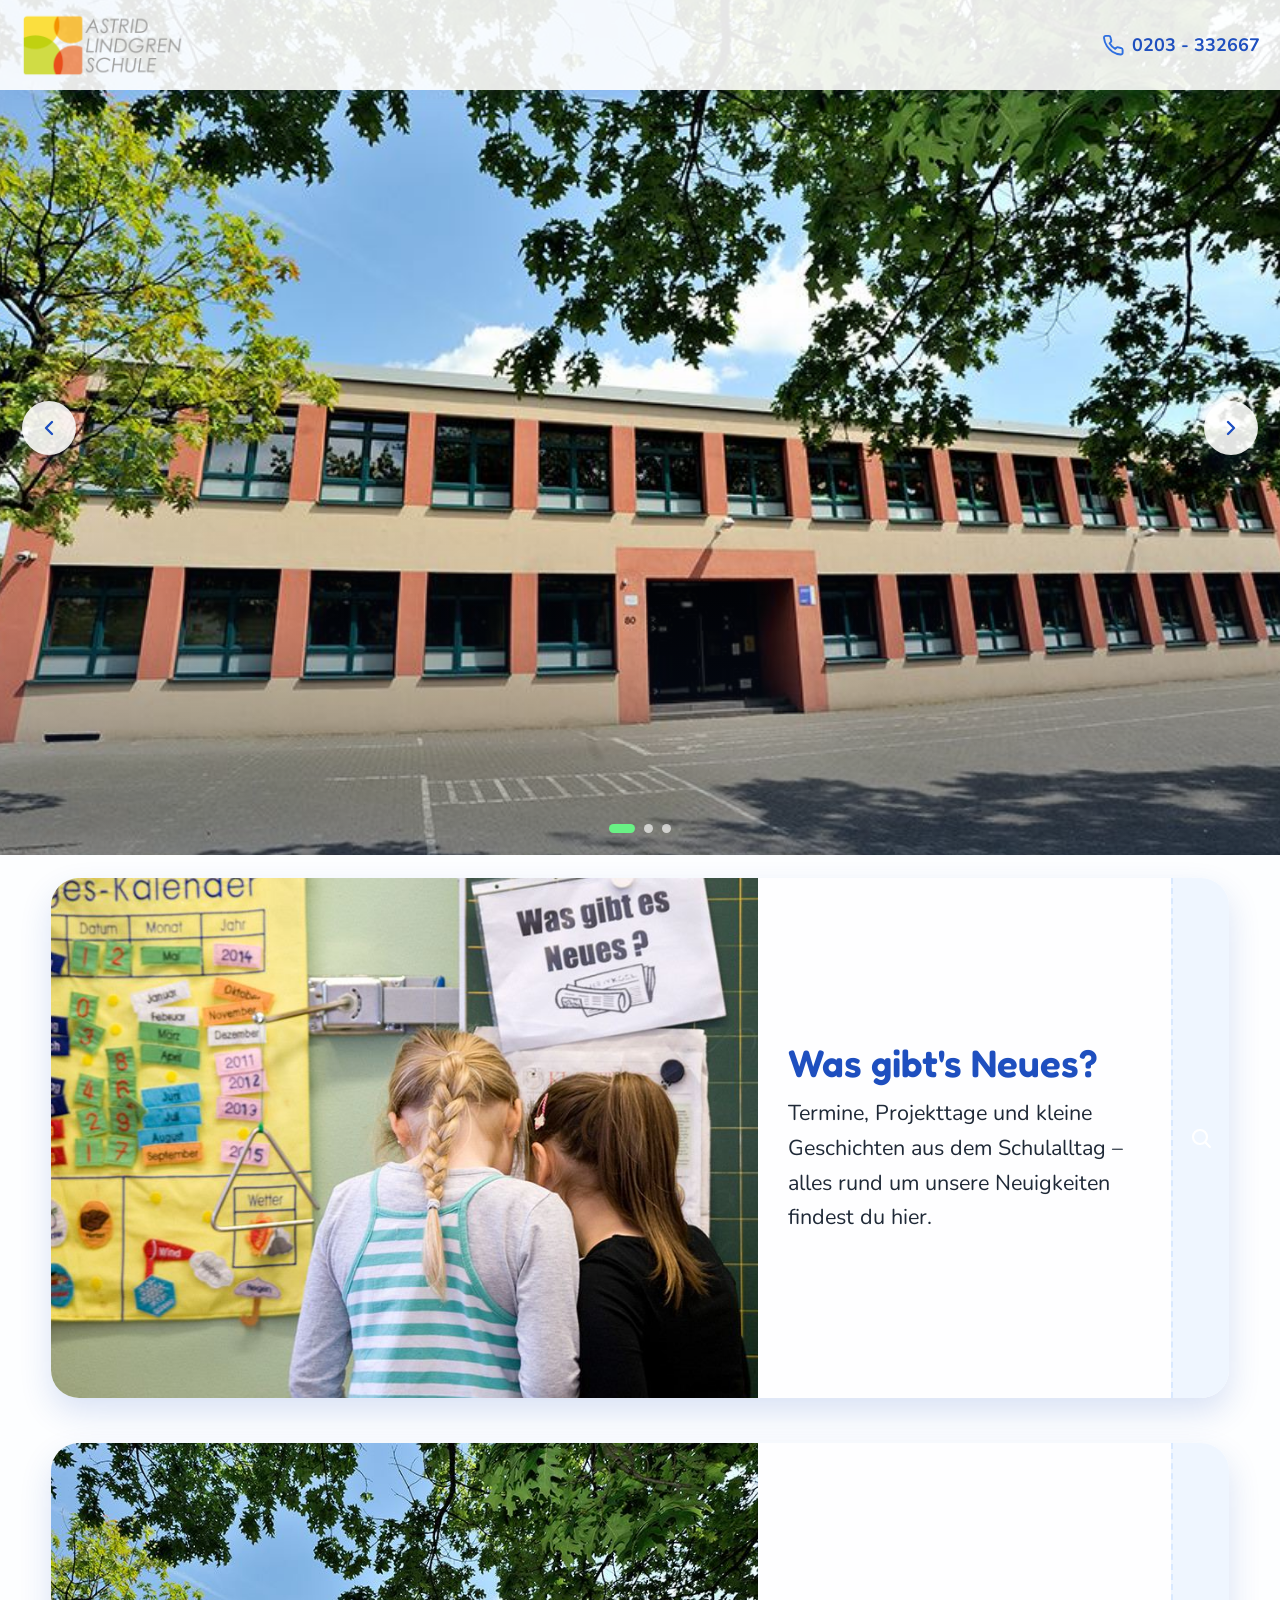
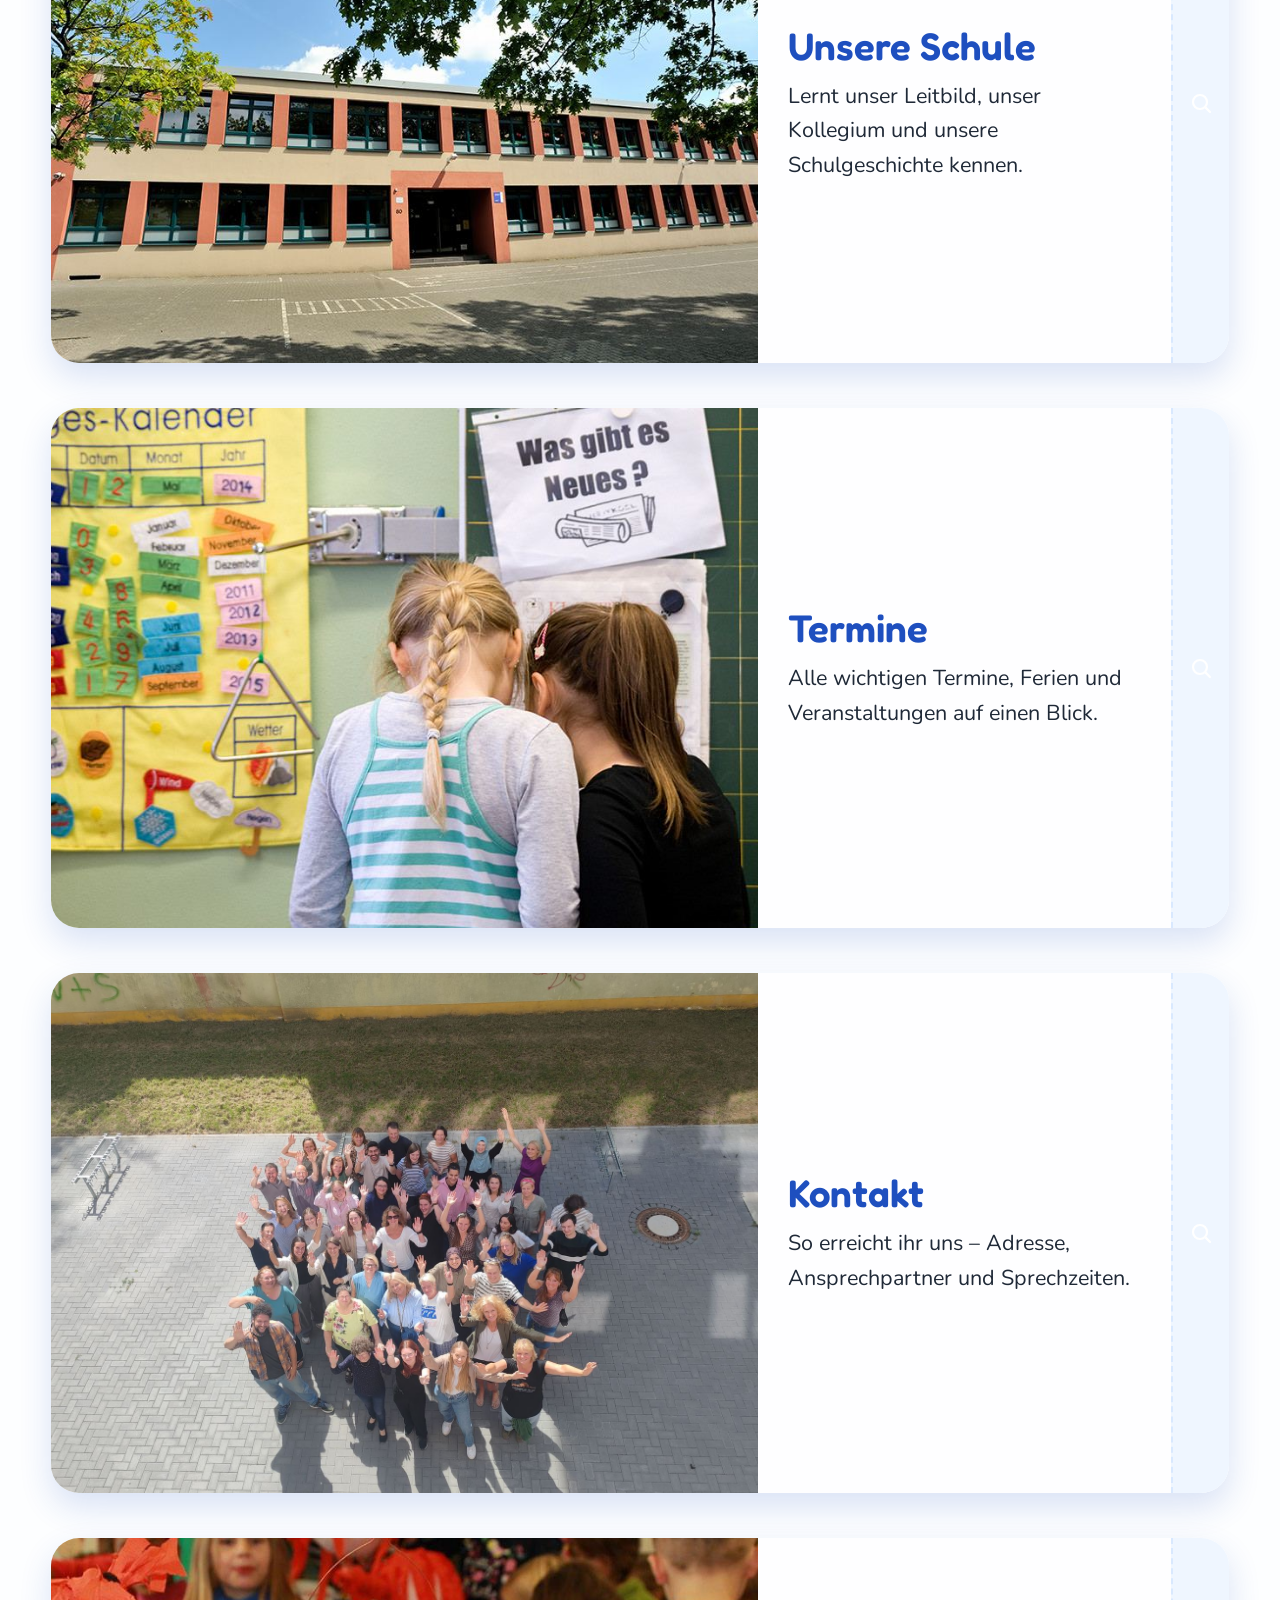
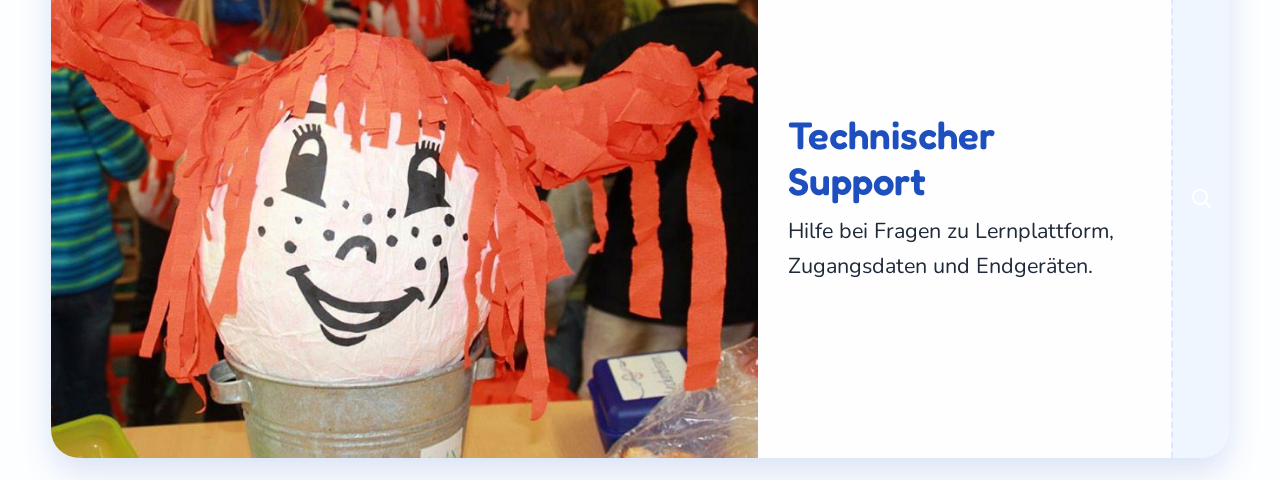
==== index.html @ da135057 "Add files via upload" ====
<!DOCTYPE html>
<html lang="de">
<head>
<meta charset="UTF-8">
<meta name="viewport" content="width=device-width, initial-scale=1.0">
<title>Astrid-Lindgren-Schule</title>
<link rel="preconnect" href="https://fonts.googleapis.com">
<link rel="preconnect" href="https://fonts.gstatic.com" crossorigin>
<link href="https://fonts.googleapis.com/css2?family=Fredoka:wght@500;600;700&family=Nunito:wght@400;600;700;800&display=swap" rel="stylesheet">
<style>
  :root{
    --blue-700:#1E4FBF;
    --blue-600:#2E6FE0;
    --blue-400:#6FB6FF;
    --blue-100:#D9E9FF;
    --blue-50:#EFF6FF;
    --yellow-400:#69F285;
    --yellow-500:#69F285;
    --ink-900:#1F2937;
    --white:#FFFFFF;
    --header-h:10vh;
    --header-content-h:8vh;
    --radius-lg:28px;
    --shadow-soft:0 14px 32px rgba(30,79,191,0.16);
  }

  *{box-sizing:border-box;}
  html,body{margin:0;padding:0;}
  body{
    font-family:'Nunito',sans-serif;
    color:var(--ink-900);
    background-color:var(--white);
    /* Hintergrund scrollt mit der Seite: Breite = Bildschirmbreite, Höhe folgt dem Seitenverhältnis,
       bei längerer Seite wird das Bild senkrecht wiederholt. */
    background-position:center top;
    background-size:100% auto;
    background-repeat:repeat-y;
    background-attachment:scroll;
    -webkit-tap-highlight-color:transparent;
  }
  h1,h2{font-family:'Fredoka',sans-serif; font-weight:600; margin:0;}
  a{color:inherit; text-decoration:none;}
  button{font-family:inherit;}
  :focus-visible{outline:3px solid var(--yellow-400); outline-offset:2px; border-radius:6px;}

  /* ---------- Header ---------- */
  .site-header{
    position:sticky; top:0; z-index:60;
    height:var(--header-h);
    display:flex; align-items:center; justify-content:space-between;
    padding:0 20px;
    background:rgba(255,255,255,0.9); /* 25 % transparent */
    box-shadow:0 4px 18px rgba(30,79,191,0.08);
  }
  .brand{display:flex; align-items:center; gap:12px;}
  .brand-logo{height:var(--header-content-h); width:auto; max-height:100%; flex-shrink:0;}

  .phone-link{
    display:flex; align-items:center; gap:8px;
    height:var(--header-content-h);
    min-height:0;
    background:none;
    padding:0;
    font-size:2vh;
    font-weight:700;
    color:var(--blue-700);
    transition:transform .15s ease;
  }
  .phone-link svg{width:2.5vh; height:2.5vh; stroke:var(--blue-600); flex-shrink:0;}
  .phone-link:hover{color:var(--blue-700); transform:translateY(-1px);}
  .phone-link span.full{display:inline;}

  /* ---------- Hero Slider ---------- */
  .hero{
    position:relative;
    margin-top:calc(-1 * var(--header-h)); /* 10vh nach oben, teilweise hinter den Header */
    height:calc(100vh - var(--header-h) + 5vh); /* 95vh */
    min-height:380px;
    overflow:hidden;
    touch-action:pan-y;
    background:var(--blue-100);
  }
  .hero-slide{
    position:absolute; inset:0;
    background-size:cover;
    background-position:center;
    opacity:0;
    transition:opacity 1.4s ease;
  }
  .hero-slide.active{opacity:1; z-index:1;}
  .hero::after{
    content:"";
    position:absolute; inset:0;
    background:linear-gradient(to top, rgba(15,35,80,0.35), rgba(15,35,80,0) 40%);
    z-index:2;
    pointer-events:none;
  }
  .hero-nav{
    position:absolute; top:50%; transform:translateY(-50%);
    width:54px; height:54px;
    border-radius:50%;
    border:none;
    background:rgba(255,255,255,0.88);
    box-shadow:var(--shadow-soft);
    display:flex; align-items:center; justify-content:center;
    cursor:pointer;
    z-index:5;
    transition:background .2s ease, transform .2s ease;
  }
  .hero-nav:hover{background:var(--yellow-400); transform:translateY(-50%) scale(1.06);}
  .hero-nav svg{width:24px; height:24px; stroke:var(--blue-700);}
  .hero-nav.prev{left:22px;}
  .hero-nav.next{right:22px;}

  .hero-dots{
    position:absolute; bottom:22px; left:50%; transform:translateX(-50%);
    display:flex; gap:9px;
    z-index:5;
  }
  .hero-dot{
    width:9px; height:9px; border-radius:999px;
    border:none; background:rgba(255,255,255,0.65);
    cursor:pointer;
    transition:width .25s ease, background .25s ease;
    padding:0;
  }
  .hero-dot.active{width:26px; background:var(--yellow-400);}

  .scroll-hint{
    position:absolute; right:clamp(20px, 4vw, 56px); bottom:32px;
    z-index:5;
    display:flex; flex-direction:column; align-items:center; gap:4px;
    pointer-events:none;
    opacity:0.95;
    transition:opacity .4s ease;
  }
  .scroll-hint.hidden{opacity:0;}
  .scroll-hint span{
    color:var(--white);
    font-size:.72rem; font-weight:800;
    text-shadow:0 1px 6px rgba(0,0,0,0.35);
  }
  .scroll-hint .mouse{
    width:22px; height:34px;
    border:2px solid var(--white);
    border-radius:12px;
    position:relative;
    box-shadow:0 1px 6px rgba(0,0,0,0.25);
  }
  .scroll-hint .mouse::before{
    content:"";
    position:absolute; top:6px; left:50%;
    width:4px; height:4px;
    background:var(--yellow-400);
    border-radius:50%;
    transform:translateX(-50%);
    animation:scrollWheel 1.8s ease-in-out infinite;
  }
  @keyframes scrollWheel{
    0%{transform:translate(-50%,0); opacity:1;}
    65%{transform:translate(-50%,10px); opacity:0;}
    100%{opacity:0;}
  }
  @media (prefers-reduced-motion: reduce){
    .scroll-hint .mouse::before{animation:none; opacity:1;}
  }

  /* ---------- News teaser ---------- */
  .news-teaser-wrap{
    background:transparent; /* damit das Hintergrundbild vom body sichtbar bleibt */
    padding:2.5vh clamp(20px, 4vw, 64px);
  }
  .news-teaser{
    width:100%;
    max-width:1600px;
    margin:0 auto;
    display:flex;
    min-height:260px;
    background:rgba(255,255,255,0.5); /* 50 % transparent */
    border-radius:var(--radius-lg);
    overflow:hidden;
    box-shadow:var(--shadow-soft);
    position:relative;
    touch-action:pan-y;
    opacity:0;
    transform:translateY(28px);
    transition:transform .5s cubic-bezier(.2,.8,.2,1), opacity .5s ease;
  }
  .news-teaser.visible{opacity:1; transform:translateY(0);}
  .news-teaser{cursor:grab;}
  .news-teaser.dragging{cursor:grabbing; user-select:none;}
  .news-teaser.dragging .news-teaser-image,
  .news-teaser.dragging .news-teaser-text{pointer-events:none;}
  .news-teaser.peek{animation:peekHint 1.05s ease-in-out;}
  .news-teaser.swiped{transform:translateX(-130%) !important; opacity:0 !important; transition:transform .4s ease, opacity .4s ease;}

  @keyframes peekHint{
    0%,100%{transform:translateX(0);}
    50%{transform:translateX(-20px);}
  }

  .news-teaser-image{
    flex:1 1 45%;
    background-size:cover;
    background-position:center;
  }

  .news-teaser-text{
    flex:1 1 40%;
    padding:34px 30px;
    display:flex; flex-direction:column; justify-content:center; gap:10px;
  }
  .lupe-btn{
    order:3;
    flex:0 0 58px;
    align-items:center; justify-content:center;
    display:flex;
    background:var(--blue-50);
    border:none;
    border-left:2px dashed var(--blue-100);
    cursor:pointer;
    transition:background .2s ease;
  }
  .lupe-btn:hover{background:var(--yellow-400);}
  .lupe-btn svg{width:24px; height:24px; stroke:var(--white);}
  .news-teaser-text h2{font-size:1.55rem; color:var(--blue-700);}
  .news-teaser-text p{margin:0; line-height:1.6; color:var(--ink-900); max-width:42ch;}

  /* ---------- News overlay (Unterseite) ---------- */
  .news-overlay{
    position:fixed; inset:0;
    background:var(--white);
    transform:translateX(100%);
    transition:transform .45s cubic-bezier(.2,.8,.2,1);
    z-index:100;
    overflow-y:auto;
  }
  .news-overlay.open{transform:translateX(0);}
  .overlay-header{
    position:sticky; top:0;
    display:flex; align-items:center; gap:14px;
    padding:18px 20px;
    background:rgba(255,255,255,0.5); /* 50 % transparent */
    box-shadow:0 4px 18px rgba(30,79,191,0.08);
    z-index:2;
  }
  .back-btn{
    width:42px; height:42px; border-radius:50%;
    border:none; background:var(--blue-50);
    display:flex; align-items:center; justify-content:center;
    cursor:pointer;
  }
  .back-btn:hover{background:var(--yellow-400);}
  .back-btn svg{width:20px; height:20px; stroke:var(--blue-700);}
  .overlay-header h1{font-size:1.4rem; color:var(--blue-700);}

  .overlay-content{
    max-width:1400px; margin:0 auto;
    padding:32px clamp(20px, 4vw, 56px) 60px;
    display:grid;
    grid-template-columns:repeat(auto-fit, minmax(300px, 1fr));
    gap:24px;
    align-items:start;
  }
  .news-item{
    display:flex; flex-direction:column;
    background:var(--blue-50);
    border-radius:22px;
    overflow:hidden;
    box-shadow:0 6px 16px rgba(30,79,191,0.08);
  }
  .news-item img{width:100%; height:190px; object-fit:cover; flex-shrink:0;}
  .news-item-body{padding:16px 18px 18px; display:flex; flex-direction:column; gap:6px;}
  .news-item-date{font-weight:800; font-size:.78rem; color:var(--blue-600);}
  .news-item-body h3{font-family:'Fredoka',sans-serif; font-size:1.05rem; margin:0; color:var(--blue-700);}
  .news-item-body p{margin:0; font-size:.92rem; line-height:1.5;}

  /* ---------- Beitragsdetail ---------- */
  #newsOverlay .news-item, #schoolOverlay .news-item{cursor:pointer; transition:transform .2s ease, box-shadow .2s ease;}
  #newsOverlay .news-item:hover, #schoolOverlay .news-item:hover{transform:translateY(-4px); box-shadow:0 12px 24px rgba(30,79,191,.16);}
  #newsOverlay .news-item:focus-visible, #schoolOverlay .news-item:focus-visible{outline:3px solid var(--yellow-400); outline-offset:4px;}
  .article-overlay{z-index:110;}
  .article-overlay .overlay-header{position:sticky; top:0;}
  .article-carousel{position:relative; height:calc(100vh - var(--header-h)); min-height:380px; overflow:hidden; background:var(--blue-700);}
  .article-slide{position:absolute; inset:0; opacity:0; transition:opacity .55s ease; background:center/cover no-repeat;}
  .article-slide.active{opacity:1;}
  .article-carousel .hero-nav{position:absolute; top:50%; transform:translateY(-50%); z-index:2;}
  .article-carousel .hero-prev{left:20px;}
  .article-carousel .hero-next{right:20px;}
  .article-carousel .hero-dots{position:absolute; bottom:22px; left:50%; transform:translateX(-50%); z-index:2;}
  .article-body{max-width:820px; margin:0 auto; padding:clamp(32px,6vw,72px) clamp(20px,4vw,56px) 80px;}
  .article-body .news-item-date{display:block; margin-bottom:10px;}
  .article-body h1{font-size:clamp(2rem,5vw,3.35rem); color:var(--blue-700); margin:0 0 24px;}
  .article-body p{font-size:1.08rem; line-height:1.75; margin:0 0 18px;}

  /* ---------- Termine (Kalenderansicht) ---------- */
  .dates-content{
    display:block;
    max-width:820px;
    margin:0 auto;
    padding:28px clamp(20px, 4vw, 56px) 60px;
  }
  .month-divider{
    display:flex; align-items:baseline; gap:16px;
    margin:46px 0 4px;
  }
  .month-divider:first-child{margin-top:0;}
  .month-divider span{
    font-family:'Fredoka',sans-serif; font-weight:600; font-size:1.35rem;
    color:var(--ink-900);
    white-space:nowrap;
  }
  .month-divider::after{
    content:""; flex:1; align-self:center; height:1px; background:#000;
  }
  .date-item{
    display:grid; grid-template-columns:70px 1fr; gap:20px;
    align-items:start;
    padding:20px 4px;
  }
  .date-item:last-child{padding-bottom:0;}
  .date-block{
    display:flex; flex-direction:column; align-items:center; justify-content:center;
    padding:4px 0;
    border-right:2px solid #000;
  }
  .date-day{font-family:'Fredoka',sans-serif; font-weight:600; font-size:1.9rem; color:var(--blue-700); line-height:1;}
  .date-weekday{font-size:.72rem; font-weight:800; color:var(--blue-400); text-transform:uppercase; letter-spacing:.06em; margin-top:6px;}
  .date-meta{display:flex; align-items:center; gap:6px; margin-bottom:5px;}
  .date-time{display:inline-flex; align-items:center; gap:5px; font-size:.8rem; font-weight:700; color:var(--blue-600);}
  .date-time svg{width:14px; height:14px; stroke:var(--blue-600); flex-shrink:0;}
  .date-body h3{font-family:'Fredoka',sans-serif; font-weight:600; font-size:1.12rem; margin:0; color:var(--blue-700);}
  .date-body p{margin:5px 0 0; font-size:.92rem; line-height:1.55; color:var(--ink-900);}

  /* =====================================================================
     SEITENHINTERGRUND: je Ausrichtung ein eigenes Bild
     Hochformat -> Hintergrund.png       (hochkant, vorhanden)
     Querformat -> Hintergrund-quer.png  (noch zu erstellen; bis dahin gilt die Ersatzfarbe)
     ===================================================================== */
  /* Aufhellung: weiße Schicht über dem Bild. 0 = Bild unverändert, 1 = komplett weiß.
     Aktuell 90 % (Termine-Unterseite 95 %) -> hier einfach den Wert anpassen. */
  :root{ --bg-fade:0.90; }
  #datesOverlay{ --bg-fade:0.95; } /* Termine-Unterseite: 95 % */

  @media (orientation:portrait){
    body, .news-overlay{
      background-color:#ece7d3; /* Papierton des Bildes, falls es noch lädt */
      background-image:
        linear-gradient(rgba(255,255,255,var(--bg-fade)), rgba(255,255,255,var(--bg-fade))),
        url('Hintergrund.png');
      background-size:100% 100%, 100% auto;
      background-repeat:no-repeat, repeat-y;
      background-position:center top, center top;
    }
  }
  @media (orientation:landscape){
    body, .news-overlay{
      background-color:var(--blue-50); /* Ersatzfarbe, solange Hintergrund-quer.png fehlt */
      background-image:
        linear-gradient(rgba(255,255,255,var(--bg-fade)), rgba(255,255,255,var(--bg-fade))),
        url('Hintergrund-quer.png');
      background-size:100% 100%, 100% auto;
      background-repeat:no-repeat, repeat-y;
      background-position:center top, center top;
    }
  }
  /* Unterseiten (Overlays) scrollen intern: 'local' lässt den Hintergrund mit dem Inhalt mitlaufen. */
  .news-overlay{ background-attachment:local, local; }

  /* =====================================================================
     KLEINE BILDSCHIRME: nur Header und Listen-Feinheiten.
     Hat bewusst NICHTS mit der Teaser-Architektur zu tun.
     ===================================================================== */
  @media (max-width:720px){
    .site-header{padding:0 12px;}
    .brand{gap:8px;}
    .phone-link{padding:0; gap:6px;}
    .phone-link span.full{display:inline;}
    .news-item-body{padding:14px 16px 16px;}
    .date-item{grid-template-columns:54px 1fr; gap:14px;}
    .date-day{font-size:1.5rem;}
    .date-block{padding:2px 0;}
    .month-divider span{font-size:1.1rem;}
  }
  @media (max-width:400px){
    .site-header{padding:0 10px;}
    .brand{gap:6px;}
    .phone-link{padding:0; gap:4px;}
  }

  /* =====================================================================
     STARTSEITEN-TEASER: ARCHITEKTUR NACH BILDSCHIRMAUSRICHTUNG
     Die beiden Blöcke unten schließen sich gegenseitig aus. Die Auswahl
     erfolgt ausschließlich über die Ausrichtung, nicht über die Breite.
     ===================================================================== */

  /* ---------- QUERFORMAT: Bild links (60 %), Text rechts, Lupe als Streifen ---------- */
  @media (orientation:landscape){
    .news-teaser{
      display:flex;
      flex-direction:row;
      min-height:520px;
    }
    .news-teaser-image{flex:0 0 60%;}
    .news-teaser-text{flex:1 1 auto;}
    .news-teaser-text h2{font-size:2.4rem;}
    .news-teaser-text p{font-size:1.35rem;}
    /* .lupe-btn: Basisdefinition (Streifen rechts, order:3) bleibt unverändert */
  }

  /* ---------- HOCHFORMAT: dynamisches Layout nach tatsächlichem Seitenverhältnis ---------- */
  @media (orientation:portrait){
    .news-teaser{
      display:grid;
      grid-template-columns:1fr;
      grid-template-rows:var(--teaser-image-share) var(--teaser-text-share);
      height:var(--teaser-height);
      min-height:var(--teaser-height);
    }
    .news-teaser-image{
      grid-row:1;
      grid-column:1;
      width:100%;
      height:auto;
      min-height:0;
      flex:none;
    }
    .news-teaser-text{
      position:static;
      grid-row:2;
      grid-column:1;
      min-height:0;
      height:auto;
      padding:20px 30px;
      background:transparent;
      display:flex;
      flex-direction:column;
      justify-content:center;
      gap:0;
    }
    .news-teaser-text h2{
      position:absolute;
      left:30px;
      bottom:calc(var(--teaser-text-share) + 18px);
      z-index:3;
      margin:0;
      color:var(--white);
      font-size:2rem;
      text-shadow:0 2px 8px rgba(0,0,0,.45);
      pointer-events:none;
    }
    .news-teaser-text p{
      margin:0;
      max-width:none;
      color:var(--ink-900);
      font-size:1rem;
      line-height:1.6;
    }
    .lupe-btn{
      position:absolute;
      right:16px;
      bottom:calc(var(--teaser-text-share) + 16px);
      z-index:4;
      width:54px;
      height:54px;
      flex:none;
      border:none;
      border-radius:50%;
      background:rgba(255,255,255,.3);
      box-shadow:var(--shadow-soft);
    }
    .lupe-btn:hover{
      background:var(--yellow-400);
      transform:scale(1.06);
    }
  }

  /* Hochformat auf schmalen Geräten: kompaktere Innenabstände, die
     Geometrie bleibt vollständig an das Seitenverhältnis gekoppelt. */
  @media (orientation:portrait) and (max-width:720px){
    .news-teaser-text{padding:16px 20px;}
    .news-teaser-text h2{
      left:20px;
      bottom:calc(var(--teaser-text-share) + 14px);
      font-size:1.55rem;
    }
    .lupe-btn{
      right:16px;
      bottom:calc(var(--teaser-text-share) + 12px);
    }
  }

  /* Die Werte werden per JS anhand des tatsächlichen CSS-Viewport-
     Seitenverhältnisses zwischen zwei definierten Endpunkten
     interpoliert. */
  :root{
    --teaser-height:40vh;
    --teaser-image-share:70%;
    --teaser-text-share:30%;
  }

</style>
  <link rel="stylesheet" href="parallax.css">
</head>
<body>

  <header class="site-header">
    <div class="brand">
      <img src="logo.png" alt="Astrid-Lindgren-Schule" class="brand-logo">
    </div>
    <a class="phone-link" href="tel:0203332667">
      <svg viewBox="0 0 24 24" fill="none" xmlns="http://www.w3.org/2000/svg" stroke-width="2" stroke-linecap="round" stroke-linejoin="round" aria-hidden="true">
        <path d="M22 16.92v3a2 2 0 0 1-2.18 2 19.79 19.79 0 0 1-8.63-3.07 19.5 19.5 0 0 1-6-6 19.79 19.79 0 0 1-3.07-8.67A2 2 0 0 1 4.11 2h3a2 2 0 0 1 2 1.72 12.84 12.84 0 0 0 .7 2.81 2 2 0 0 1-.45 2.11L8.09 9.91a16 16 0 0 0 6 6l1.27-1.27a2 2 0 0 1 2.11-.45 12.84 12.84 0 0 0 2.81.7A2 2 0 0 1 22 16.92z"/>
      </svg>
      <span class="full">0203 - 332667</span>
    </a>
  </header>

  <section class="hero" id="hero" aria-label="Bildergalerie Schulleben">
    <div class="hero-slide active" style="background-image:url('[data-uri]')"></div>
    <div class="hero-slide" style="background-image:url('[data-uri]')"></div>
    <div class="hero-slide" style="background-image:url('[data-uri]')"></div>

    <button class="hero-nav prev" id="heroPrev" aria-label="Vorheriges Bild">
      <svg viewBox="0 0 24 24" fill="none" stroke-width="2.4" stroke-linecap="round" stroke-linejoin="round" aria-hidden="true"><polyline points="15 18 9 12 15 6"/></svg>
    </button>
    <button class="hero-nav next" id="heroNext" aria-label="Nächstes Bild">
      <svg viewBox="0 0 24 24" fill="none" stroke-width="2.4" stroke-linecap="round" stroke-linejoin="round" aria-hidden="true"><polyline points="9 18 15 12 9 6"/></svg>
    </button>

    <div class="hero-dots" id="heroDots" role="tablist" aria-label="Bild auswählen">
      <button class="hero-dot active" aria-label="Bild 1 anzeigen"></button>
      <button class="hero-dot" aria-label="Bild 2 anzeigen"></button>
      <button class="hero-dot" aria-label="Bild 3 anzeigen"></button>
    </div>

    <div class="scroll-hint" id="scrollHint" aria-hidden="true">
      <div class="mouse"></div>
      <span>Scrollen</span>
    </div>
  </section>

  <section class="news-teaser-wrap">
    <div class="news-teaser" id="newsTeaser" data-overlay="newsOverlay">
      <div class="news-teaser-image" style="background-image:url('[data-uri]')"></div>
      <button class="lupe-btn" id="lupeBtn" aria-label="Zu den Neuigkeiten der Schule">
        <svg viewBox="0 0 24 24" fill="none" stroke-width="2.2" stroke-linecap="round" stroke-linejoin="round" aria-hidden="true">
          <circle cx="11" cy="11" r="7"/><line x1="21" y1="21" x2="16.65" y2="16.65"/>
        </svg>
      </button>
      <div class="news-teaser-text">
        <h2>Was gibt's Neues?</h2>
        <p>Termine, Projekttage und kleine Geschichten aus dem Schulalltag – alles rund um unsere Neuigkeiten findest du hier.</p>
      </div>
    </div>
  </section>


  <section class="news-teaser-wrap">
    <div class="news-teaser" id="schoolTeaser" data-overlay="schoolOverlay">
      <div class="news-teaser-image" style="background-image:url('[data-uri]')"></div>
      <button class="lupe-btn" aria-label="Zu Unsere Schule">
        <svg viewBox="0 0 24 24" fill="none" stroke-width="2.2" stroke-linecap="round" stroke-linejoin="round" aria-hidden="true">
          <circle cx="11" cy="11" r="7"/><line x1="21" y1="21" x2="16.65" y2="16.65"/>
        </svg>
      </button>
      <div class="news-teaser-text">
        <h2>Unsere Schule</h2>
        <p>Lernt unser Leitbild, unser Kollegium und unsere Schulgeschichte kennen.</p>
      </div>
    </div>
  </section>

  <section class="news-teaser-wrap">
    <div class="news-teaser" id="datesTeaser" data-overlay="datesOverlay">
      <div class="news-teaser-image" style="background-image:url('[data-uri]')"></div>
      <button class="lupe-btn" aria-label="Zu den Terminen">
        <svg viewBox="0 0 24 24" fill="none" stroke-width="2.2" stroke-linecap="round" stroke-linejoin="round" aria-hidden="true">
          <circle cx="11" cy="11" r="7"/><line x1="21" y1="21" x2="16.65" y2="16.65"/>
        </svg>
      </button>
      <div class="news-teaser-text">
        <h2>Termine</h2>
        <p>Alle wichtigen Termine, Ferien und Veranstaltungen auf einen Blick.</p>
      </div>
    </div>
  </section>

  <section class="news-teaser-wrap">
    <div class="news-teaser" id="contactTeaser" data-overlay="contactOverlay">
      <div class="news-teaser-image" style="background-image:url('[data-uri]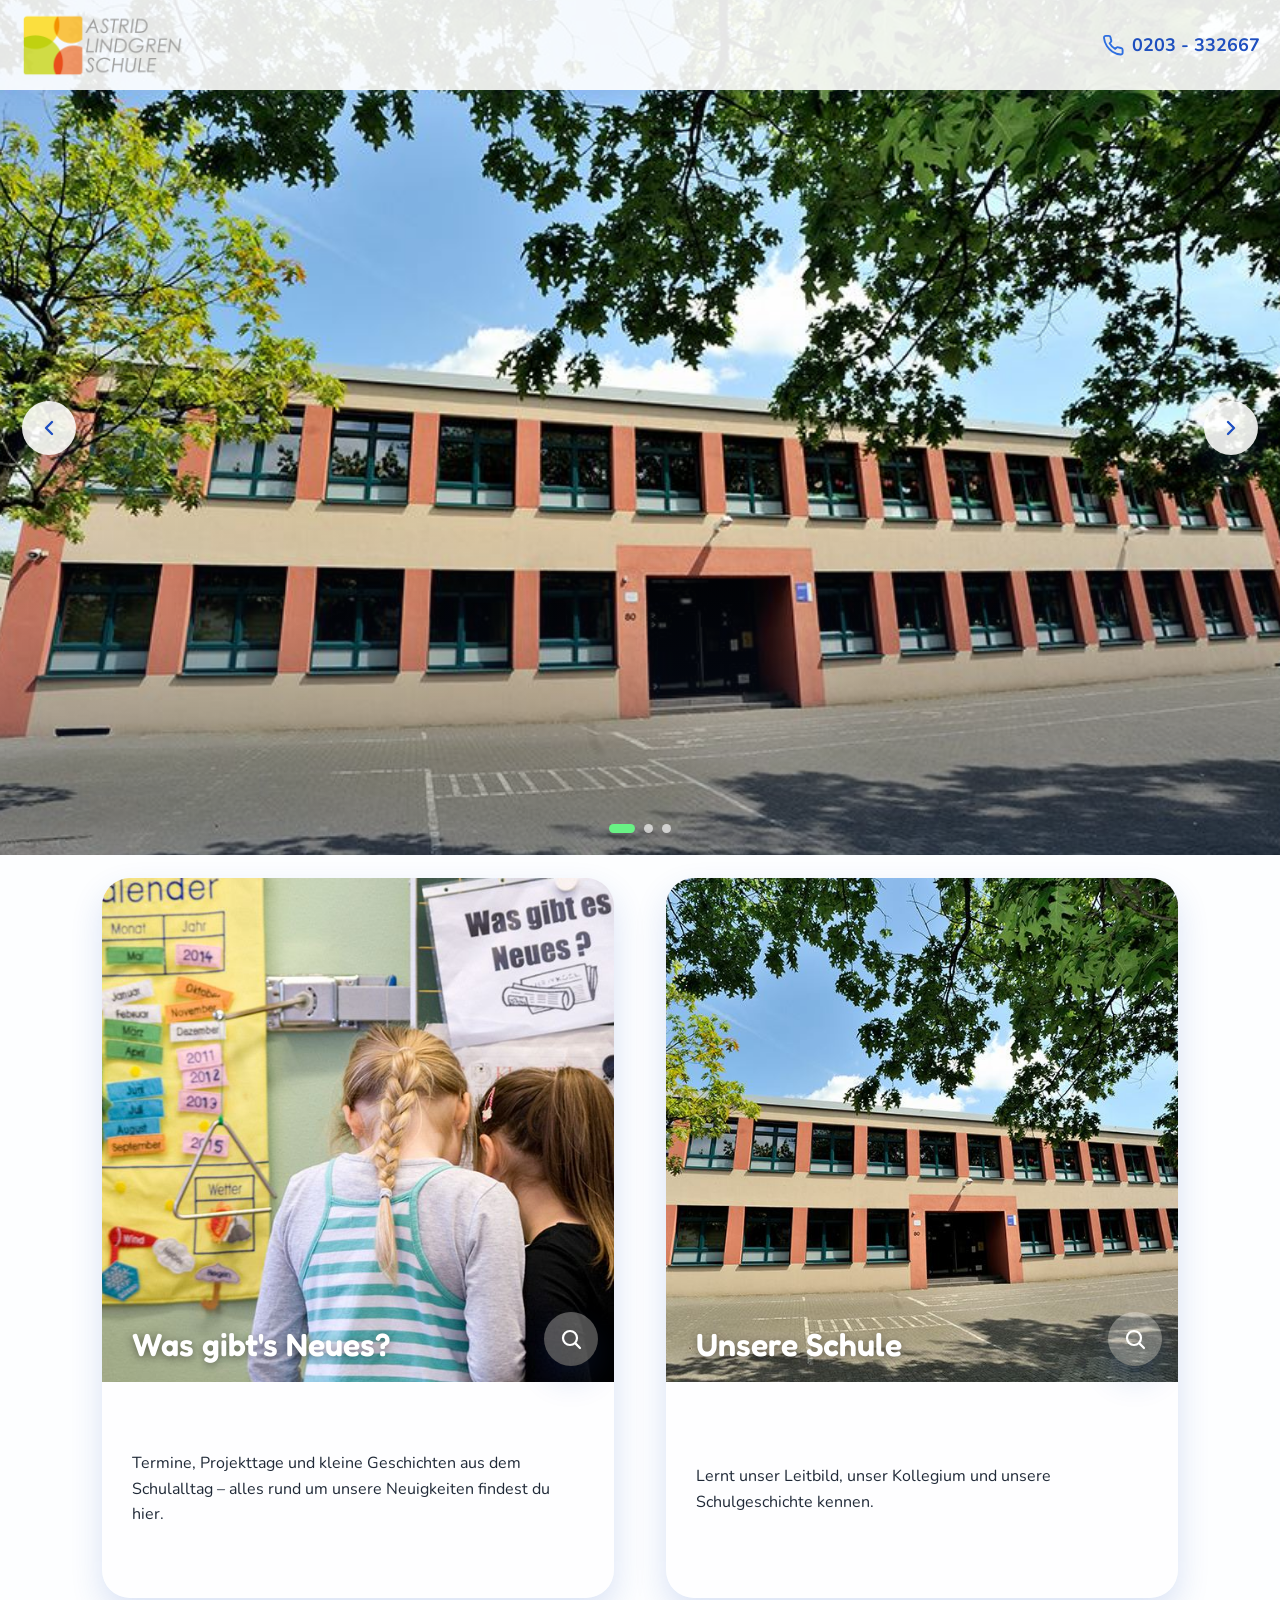
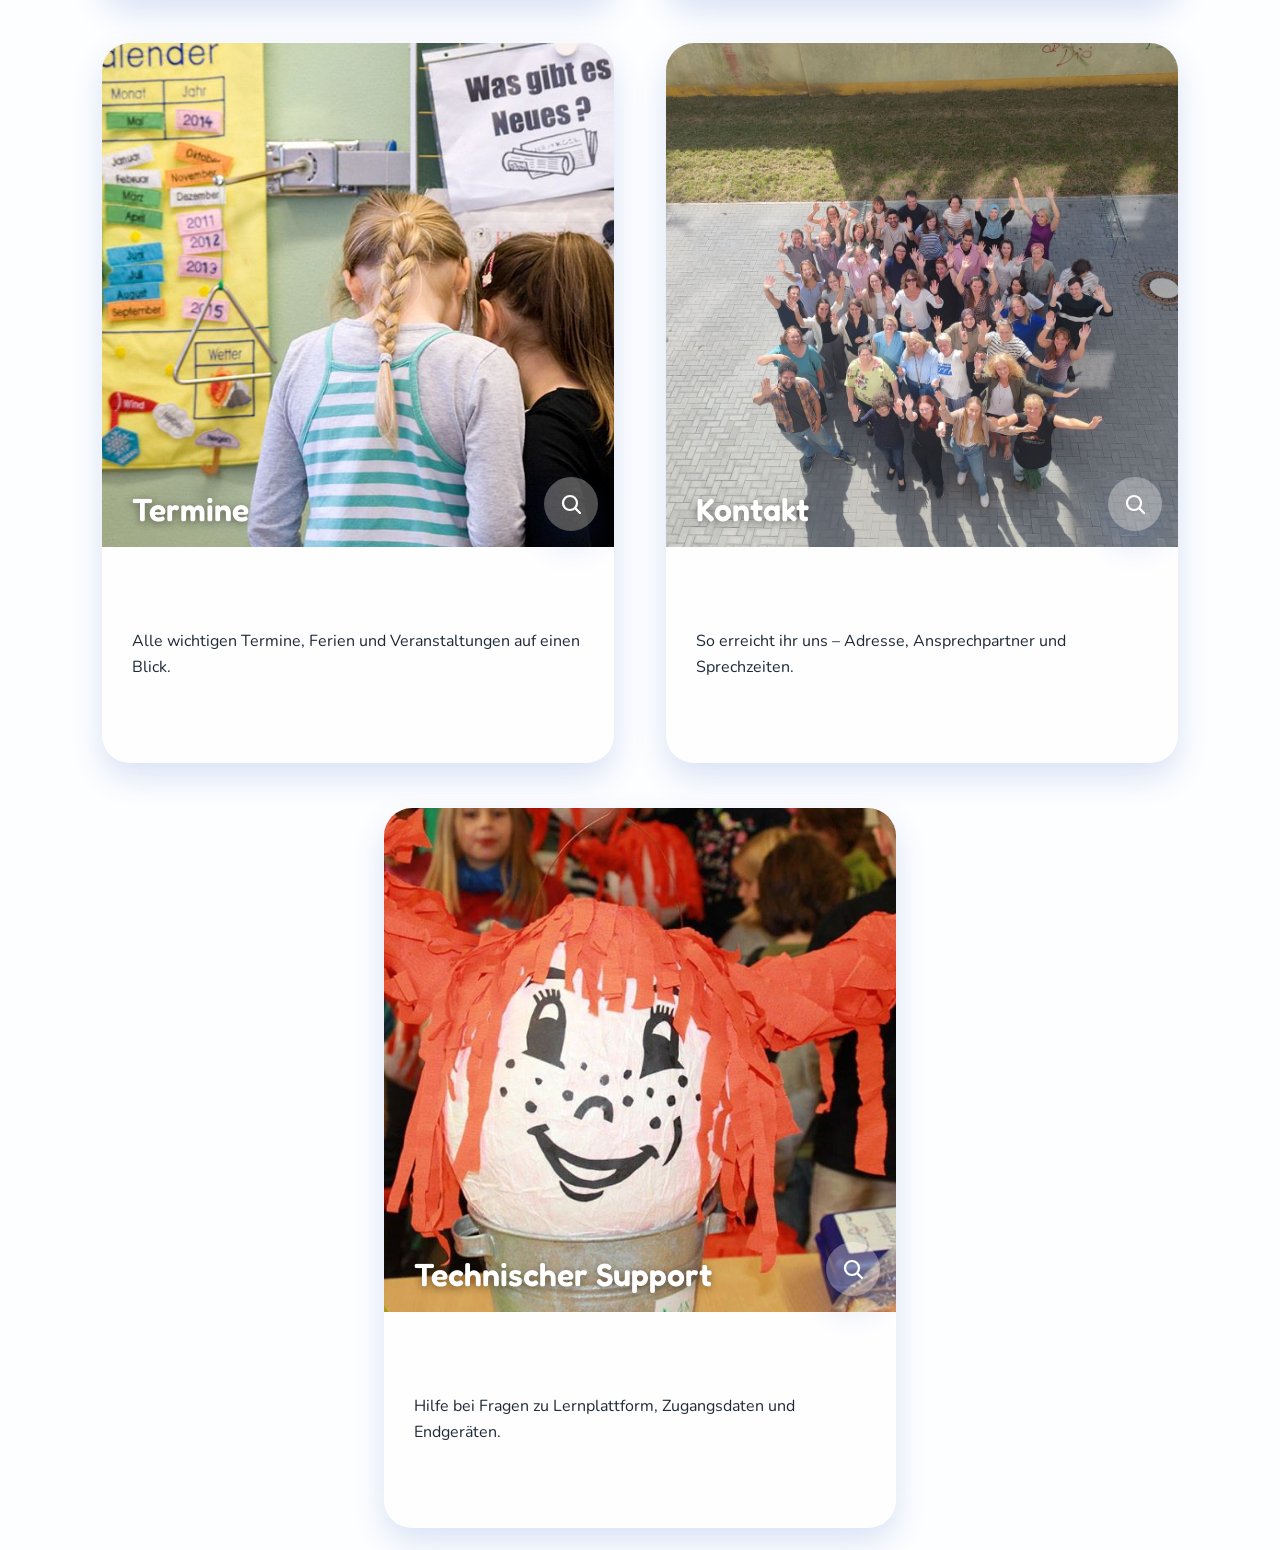
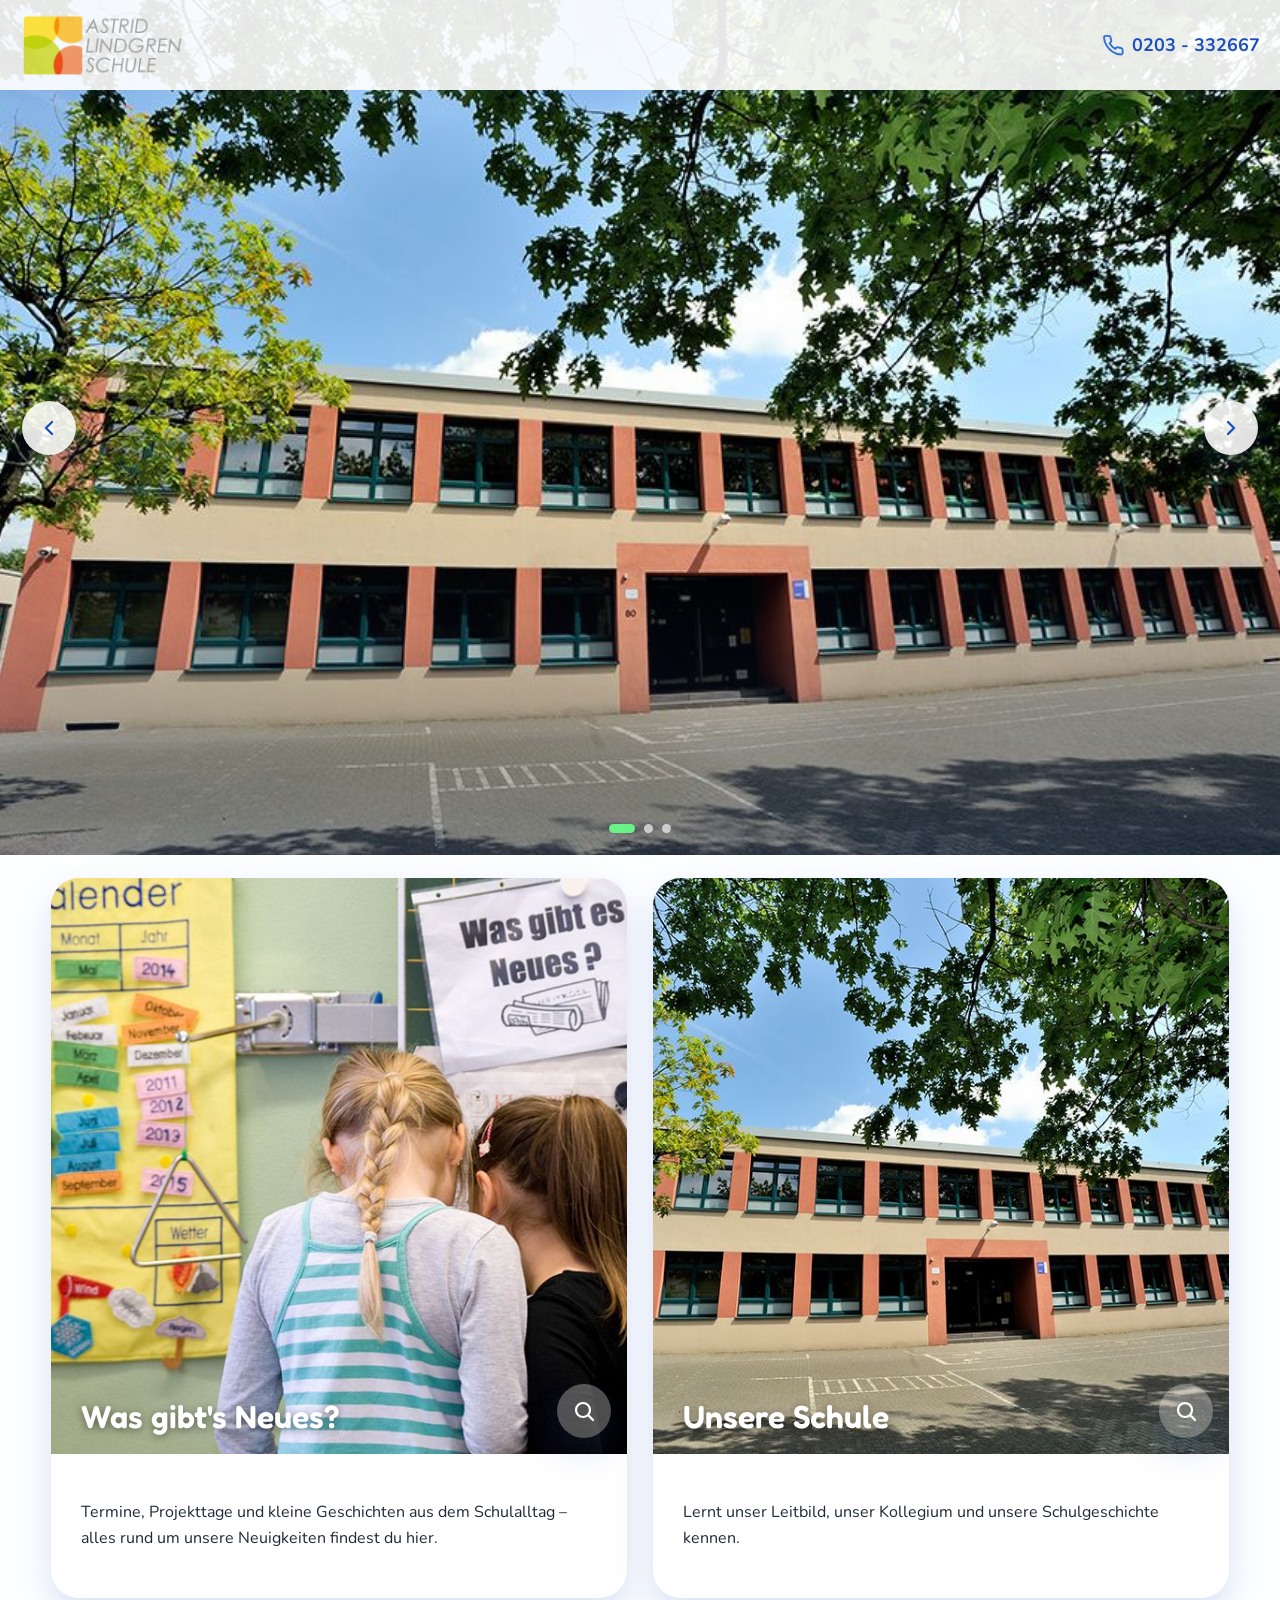
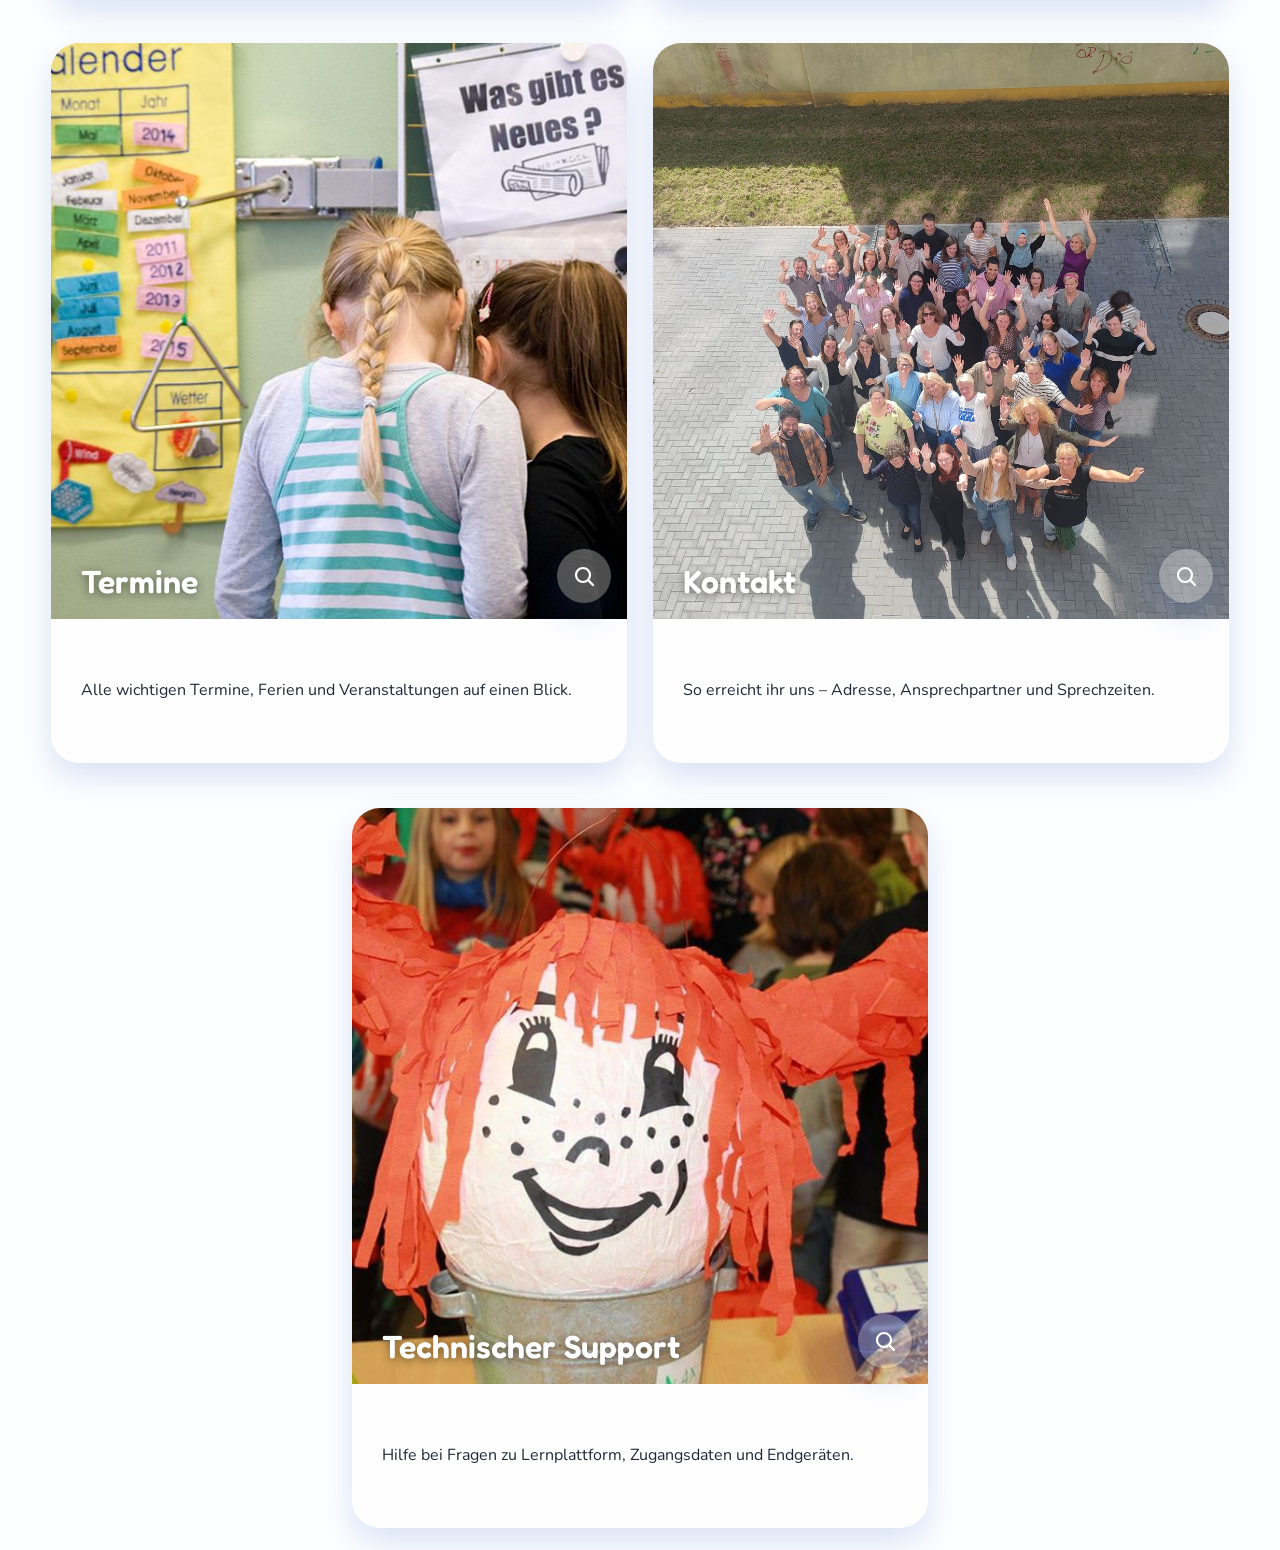
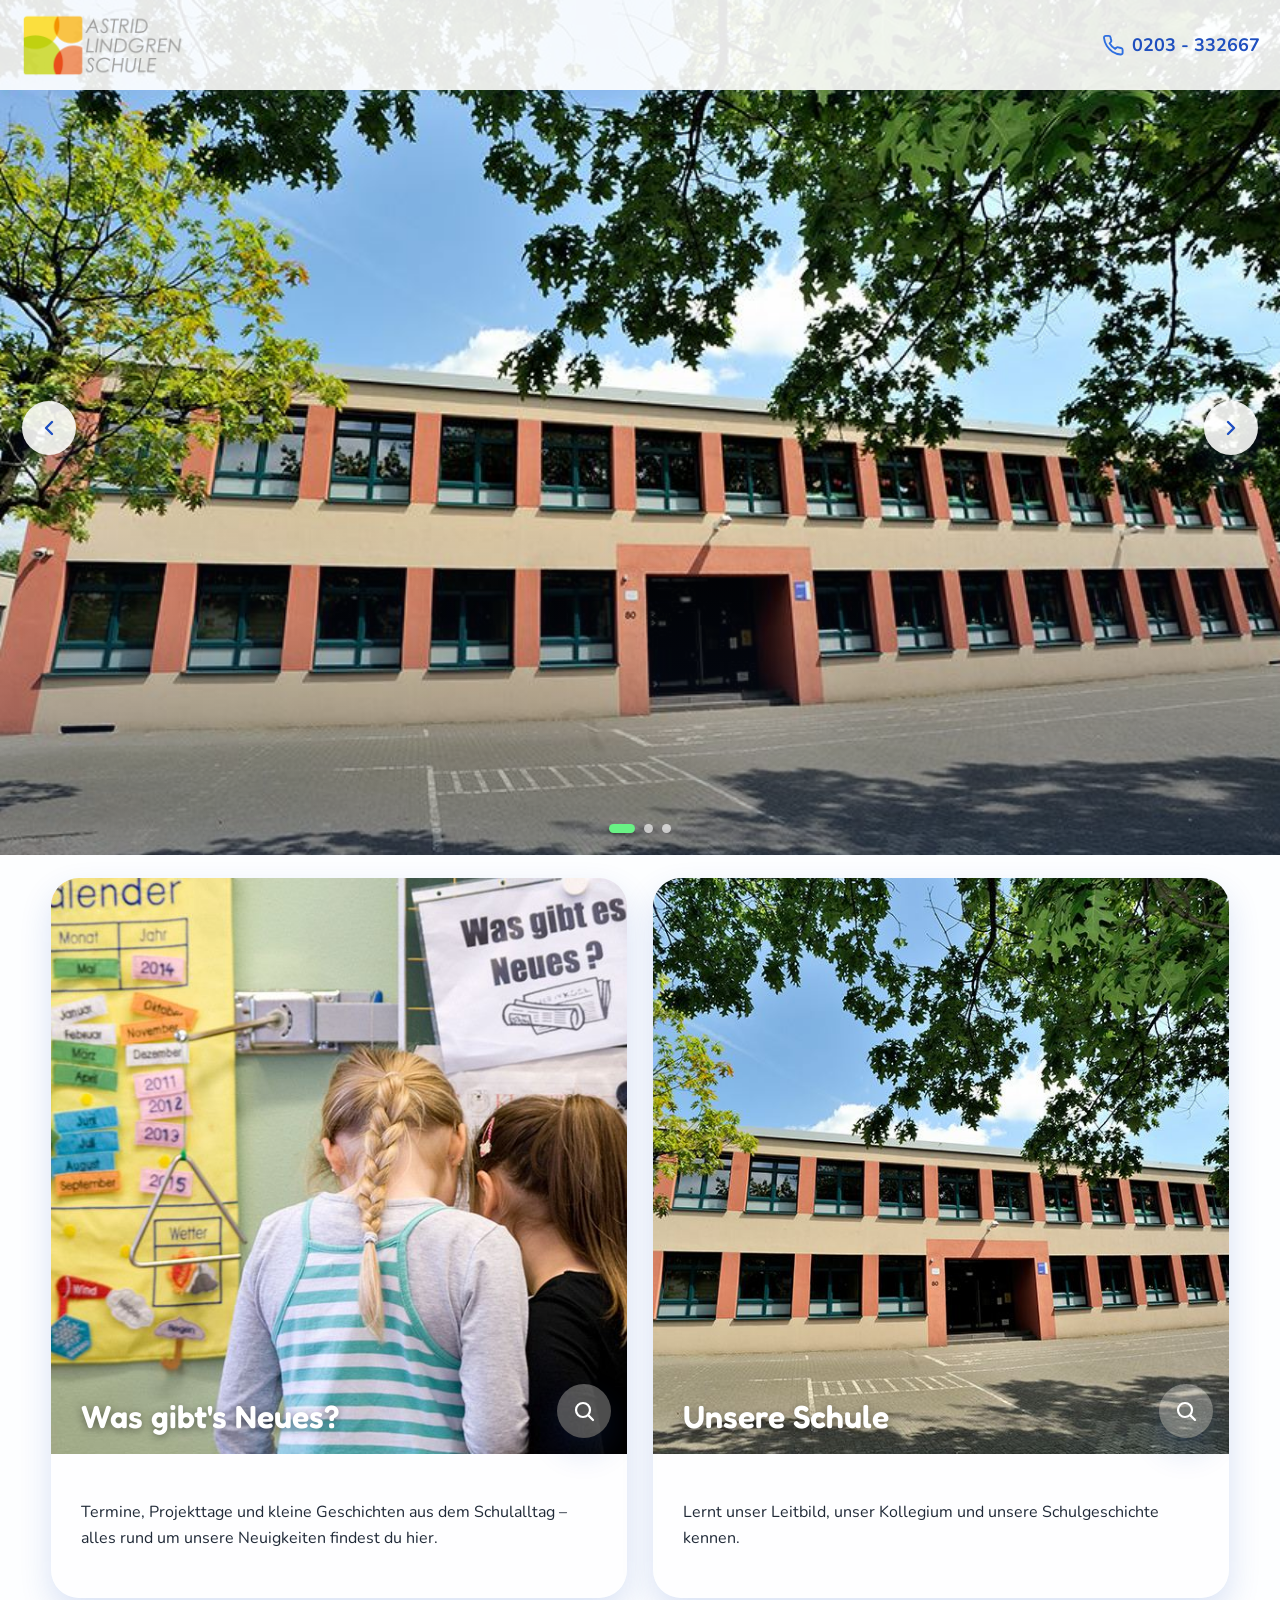
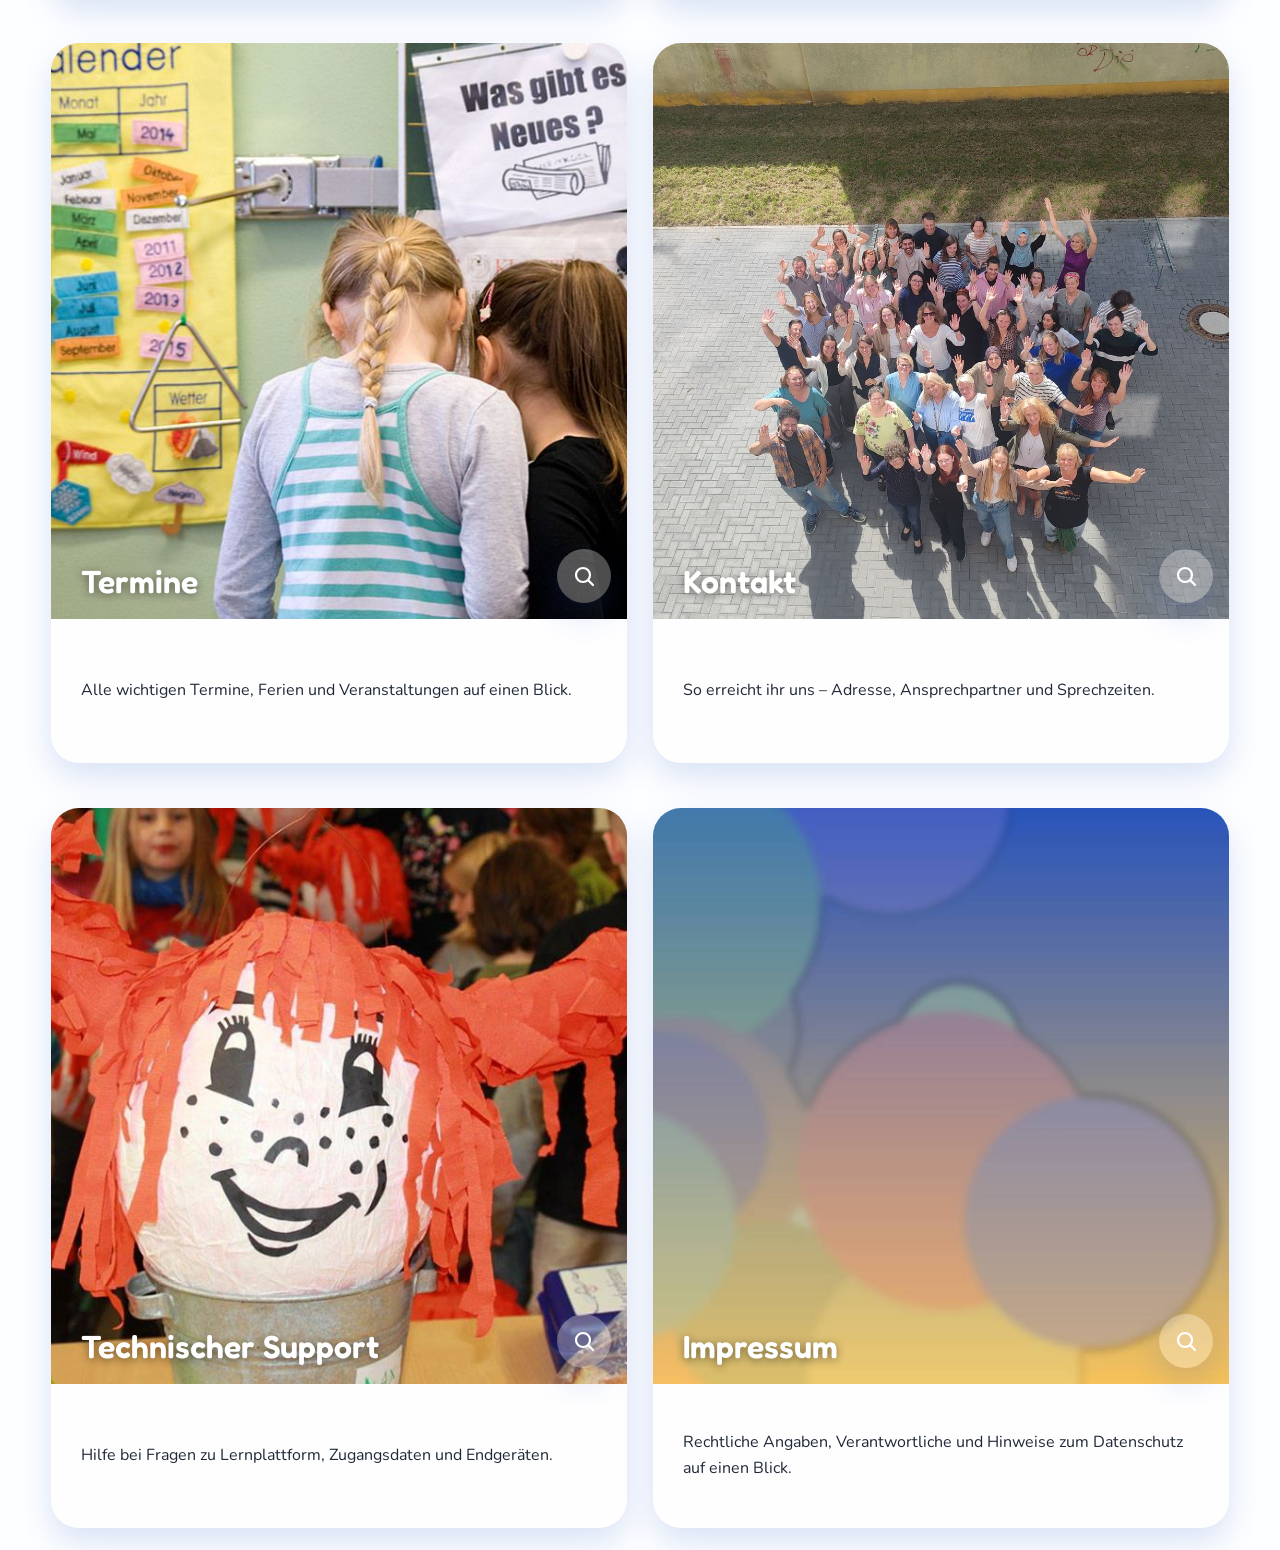
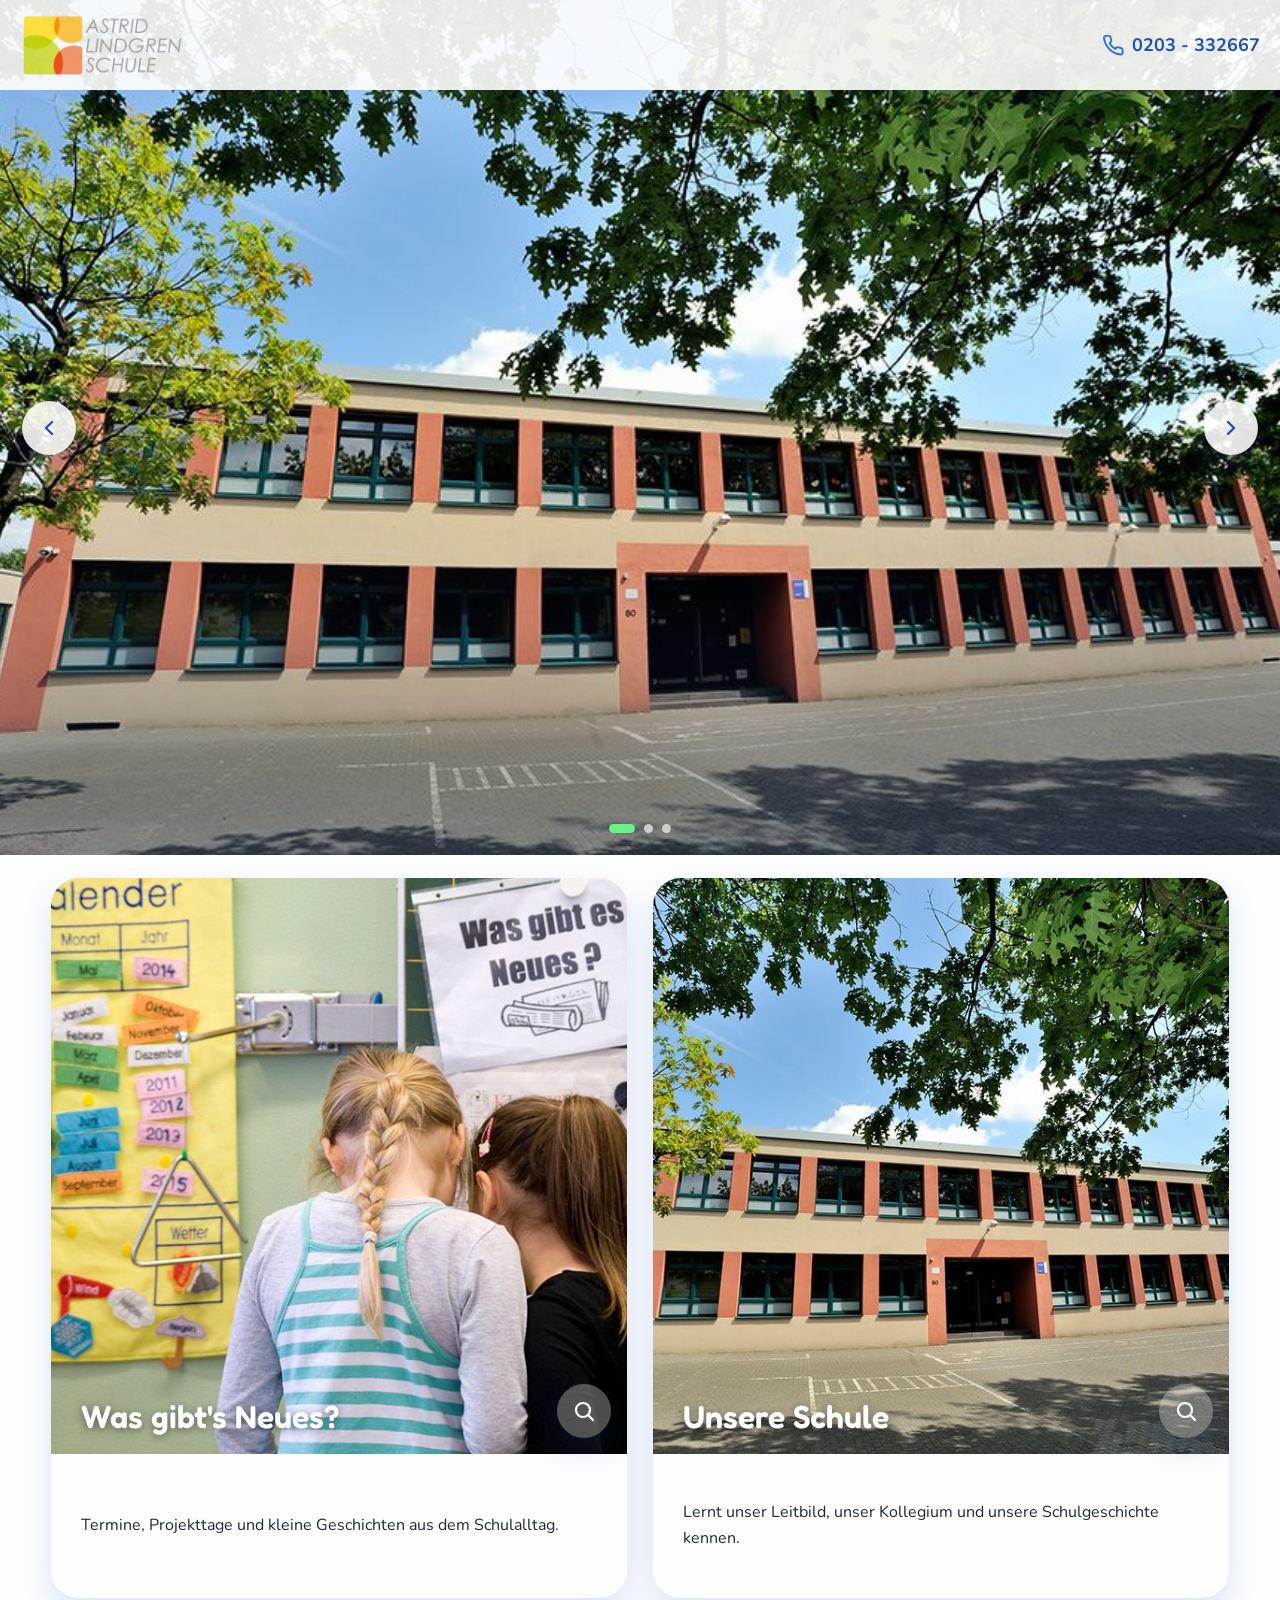
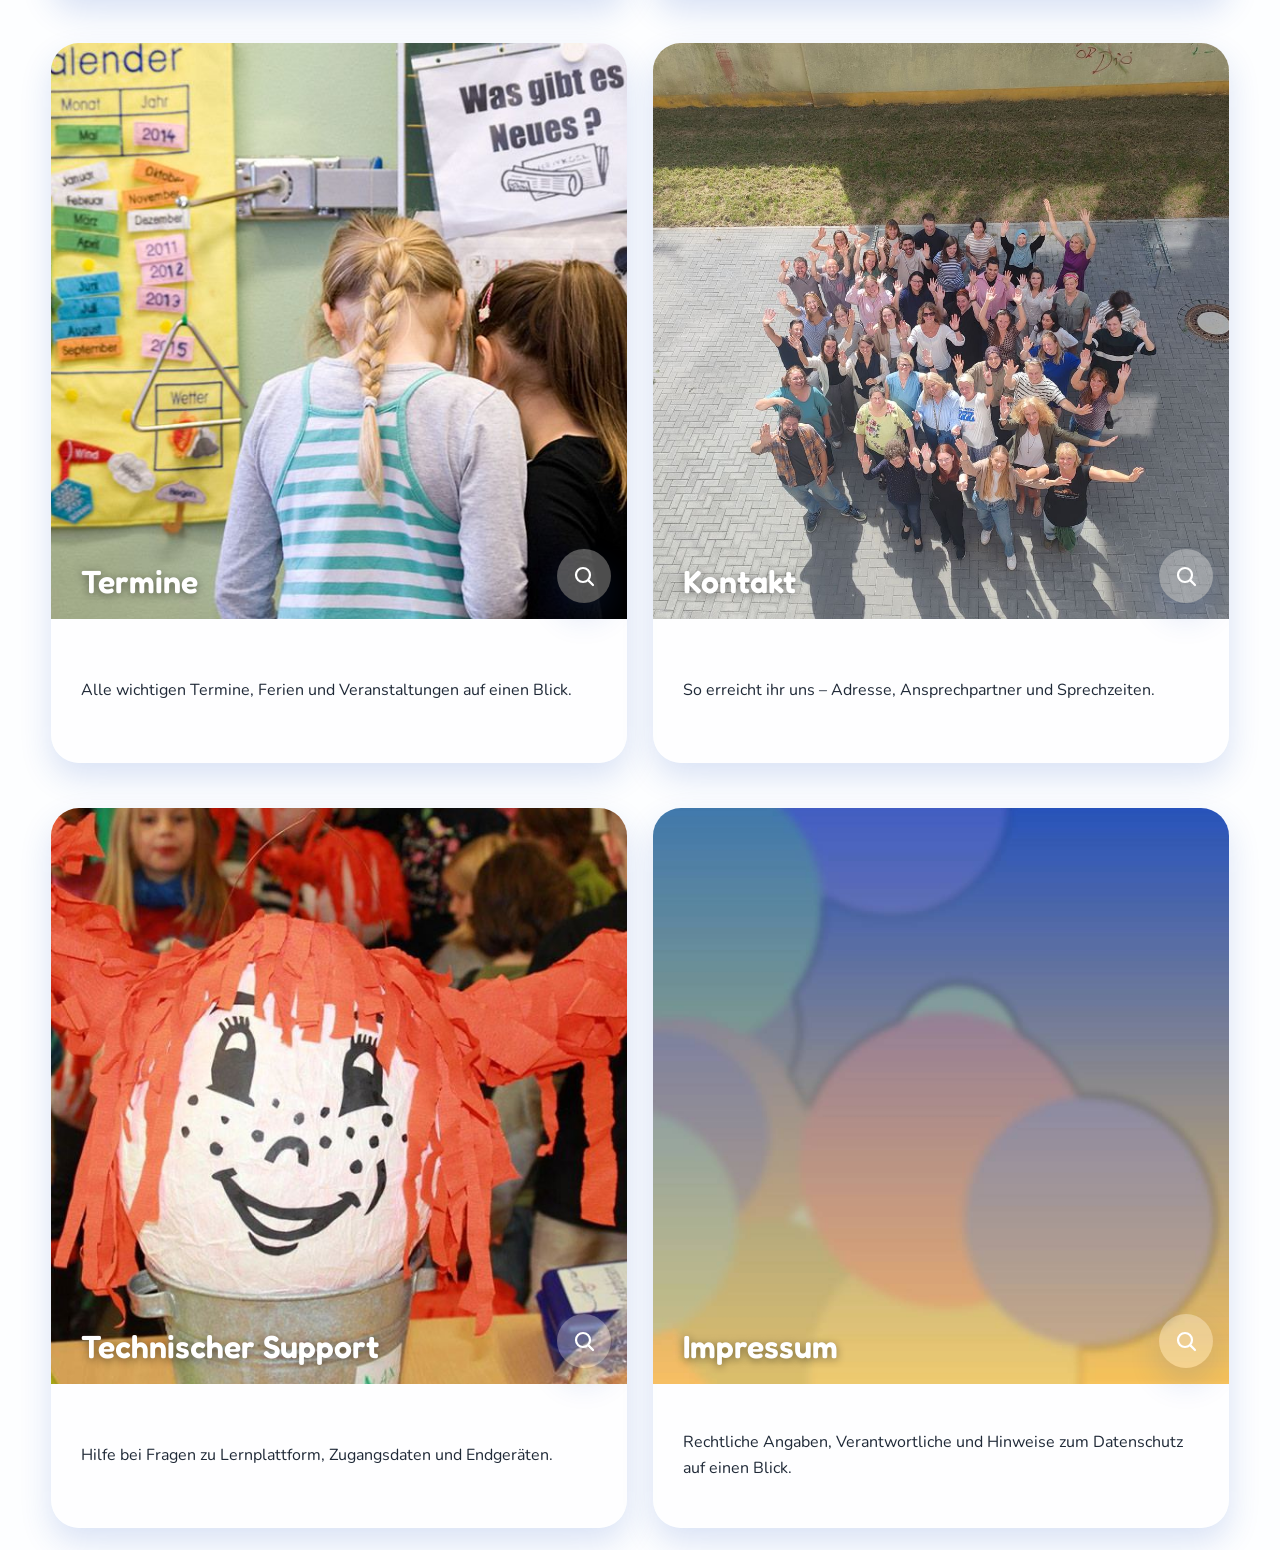
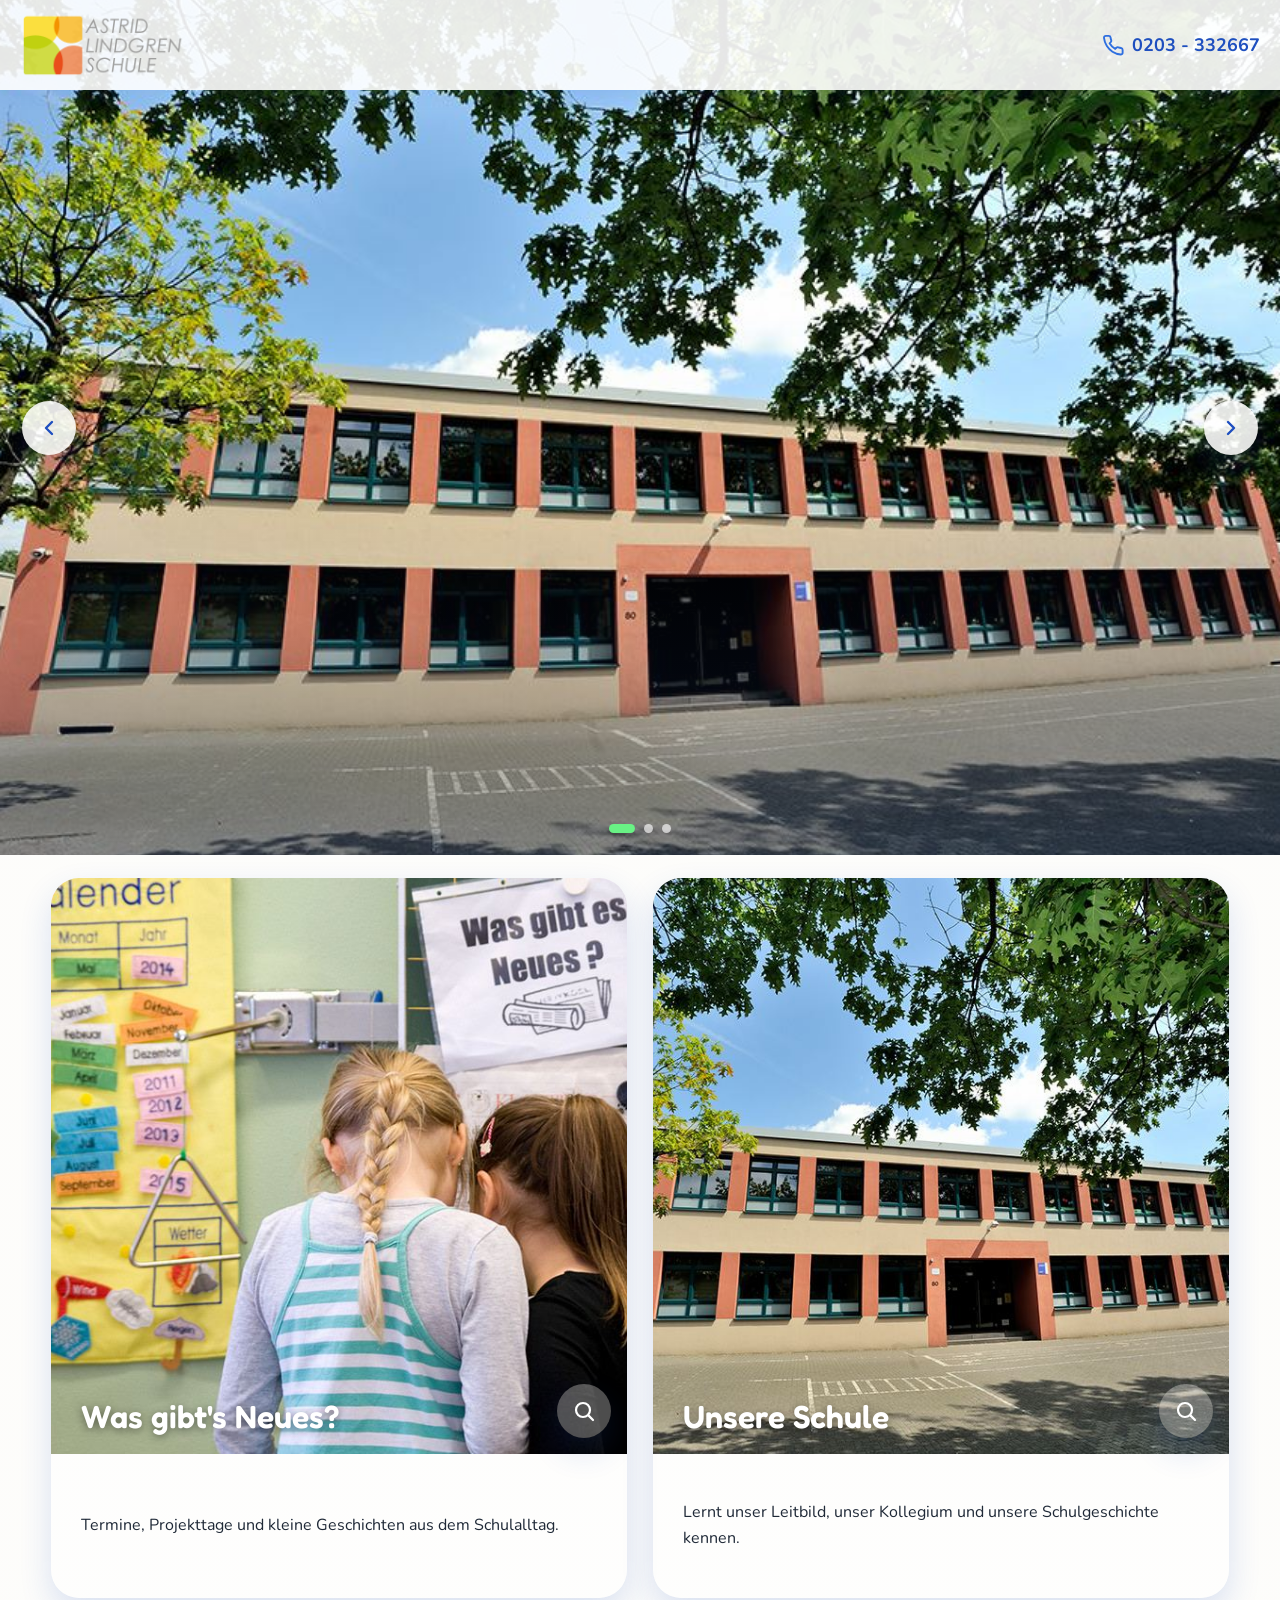
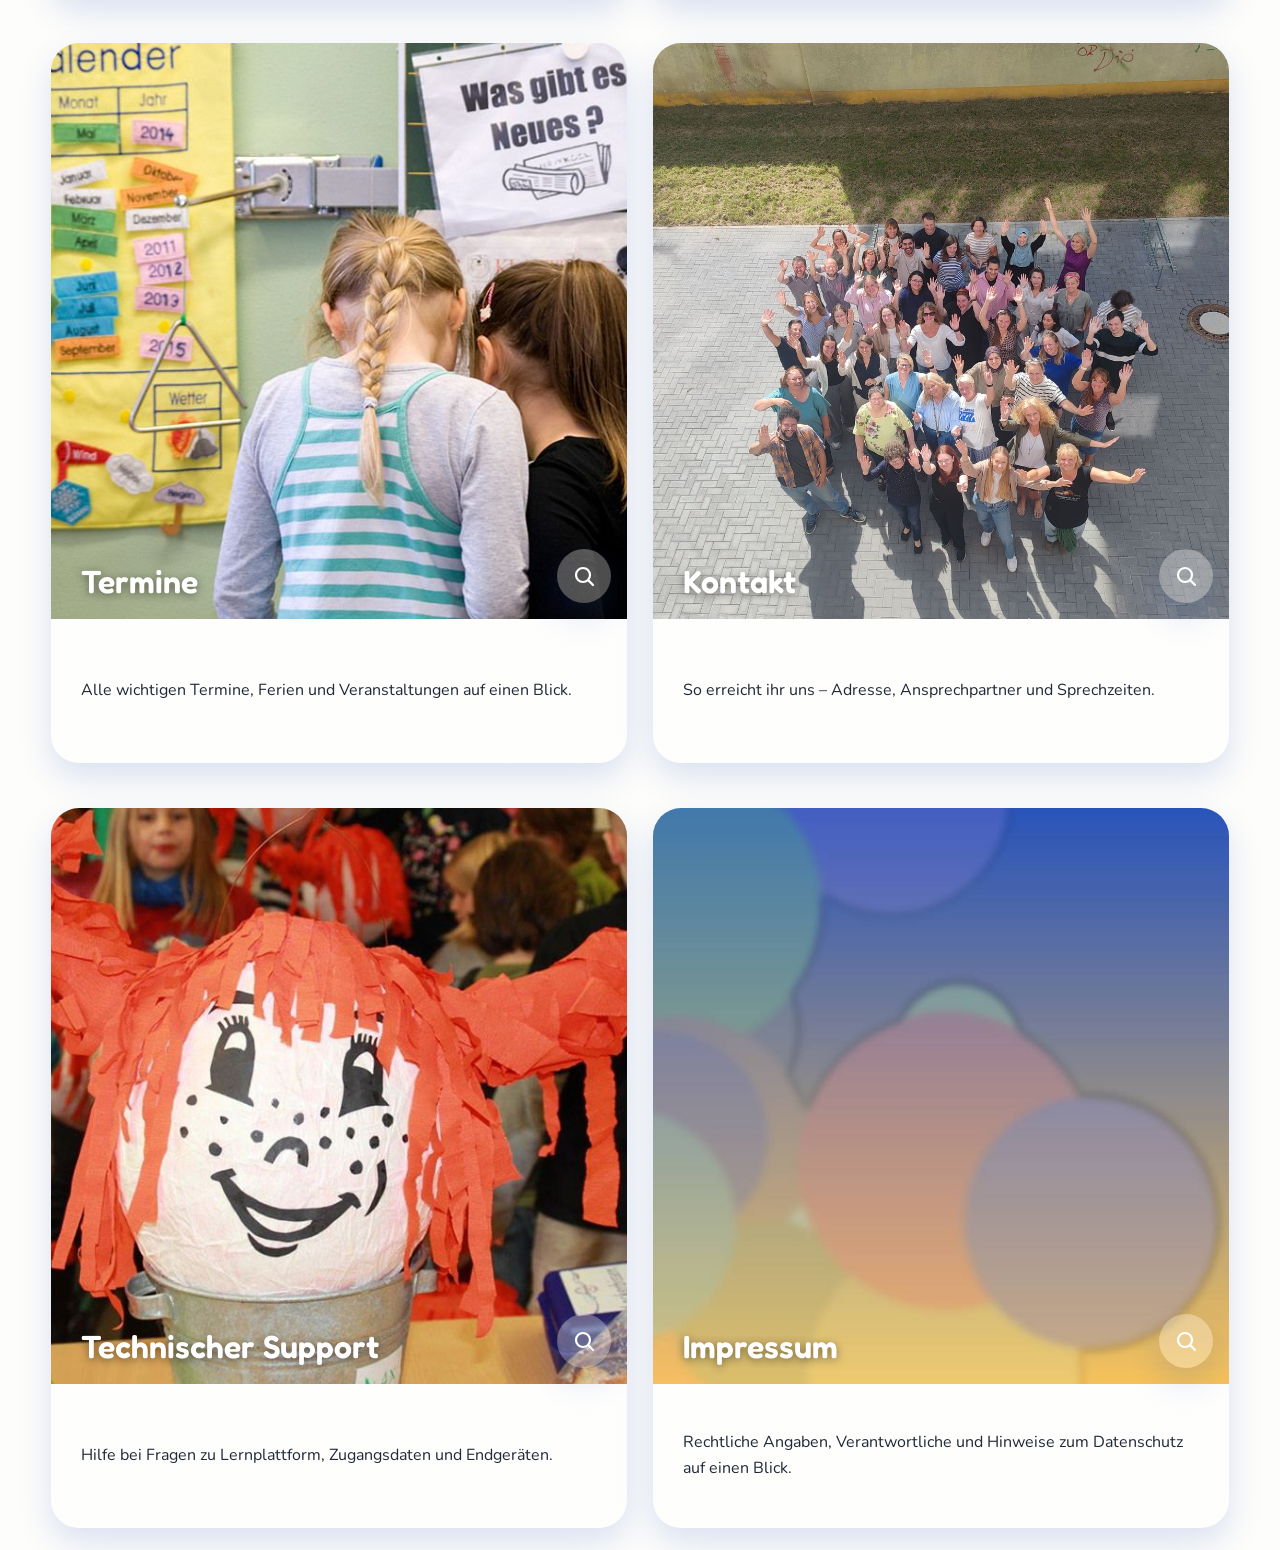
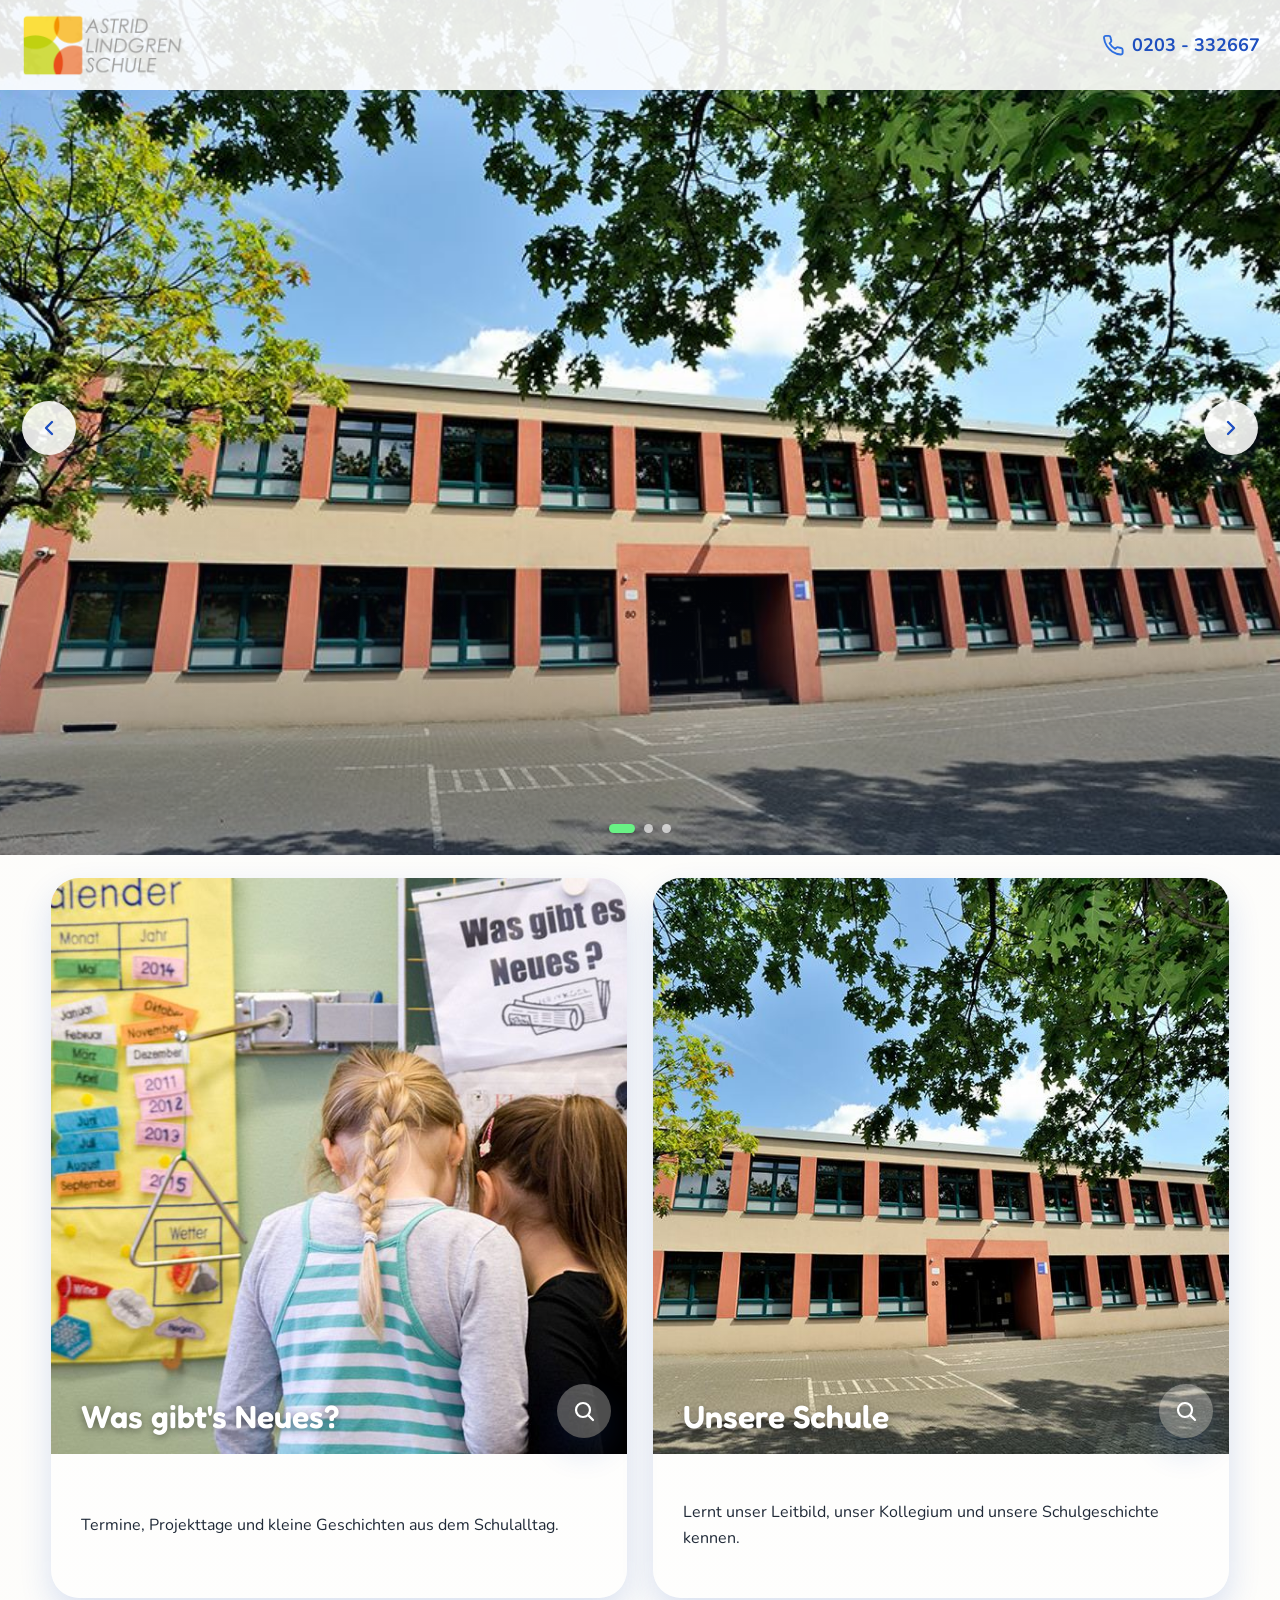
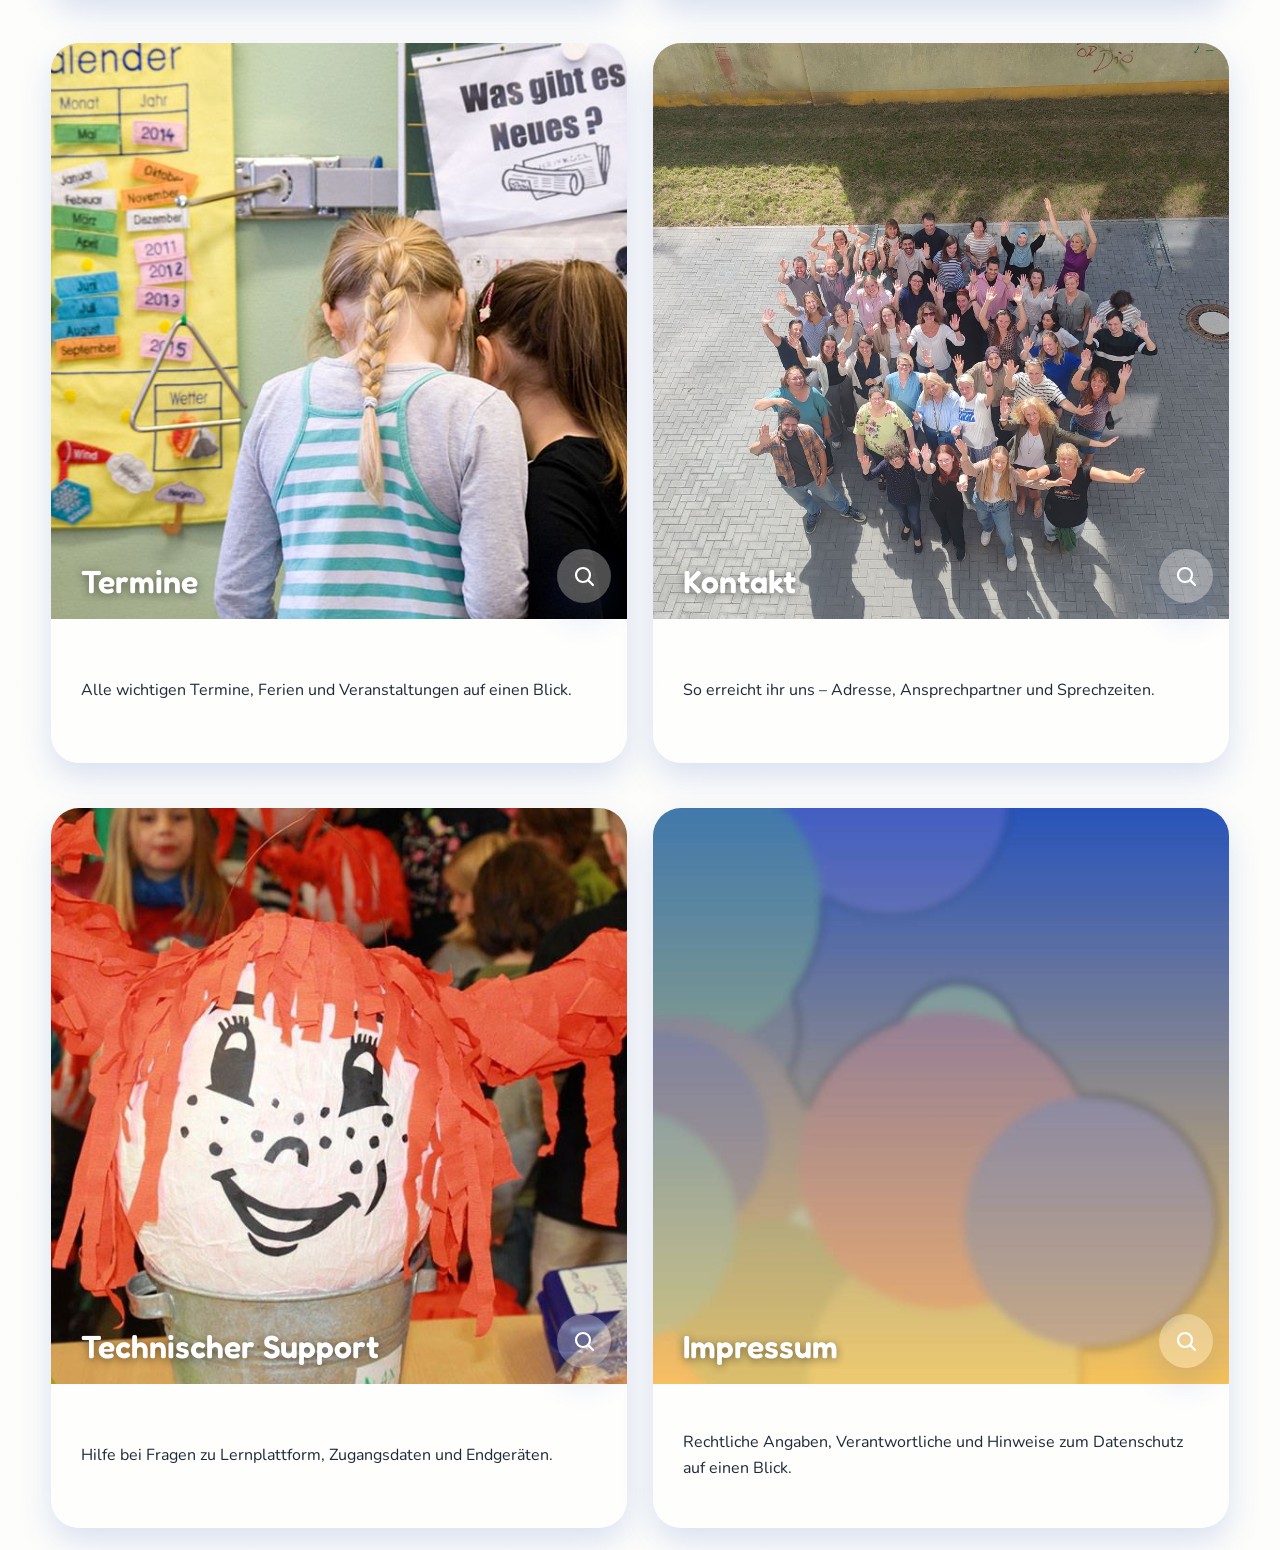
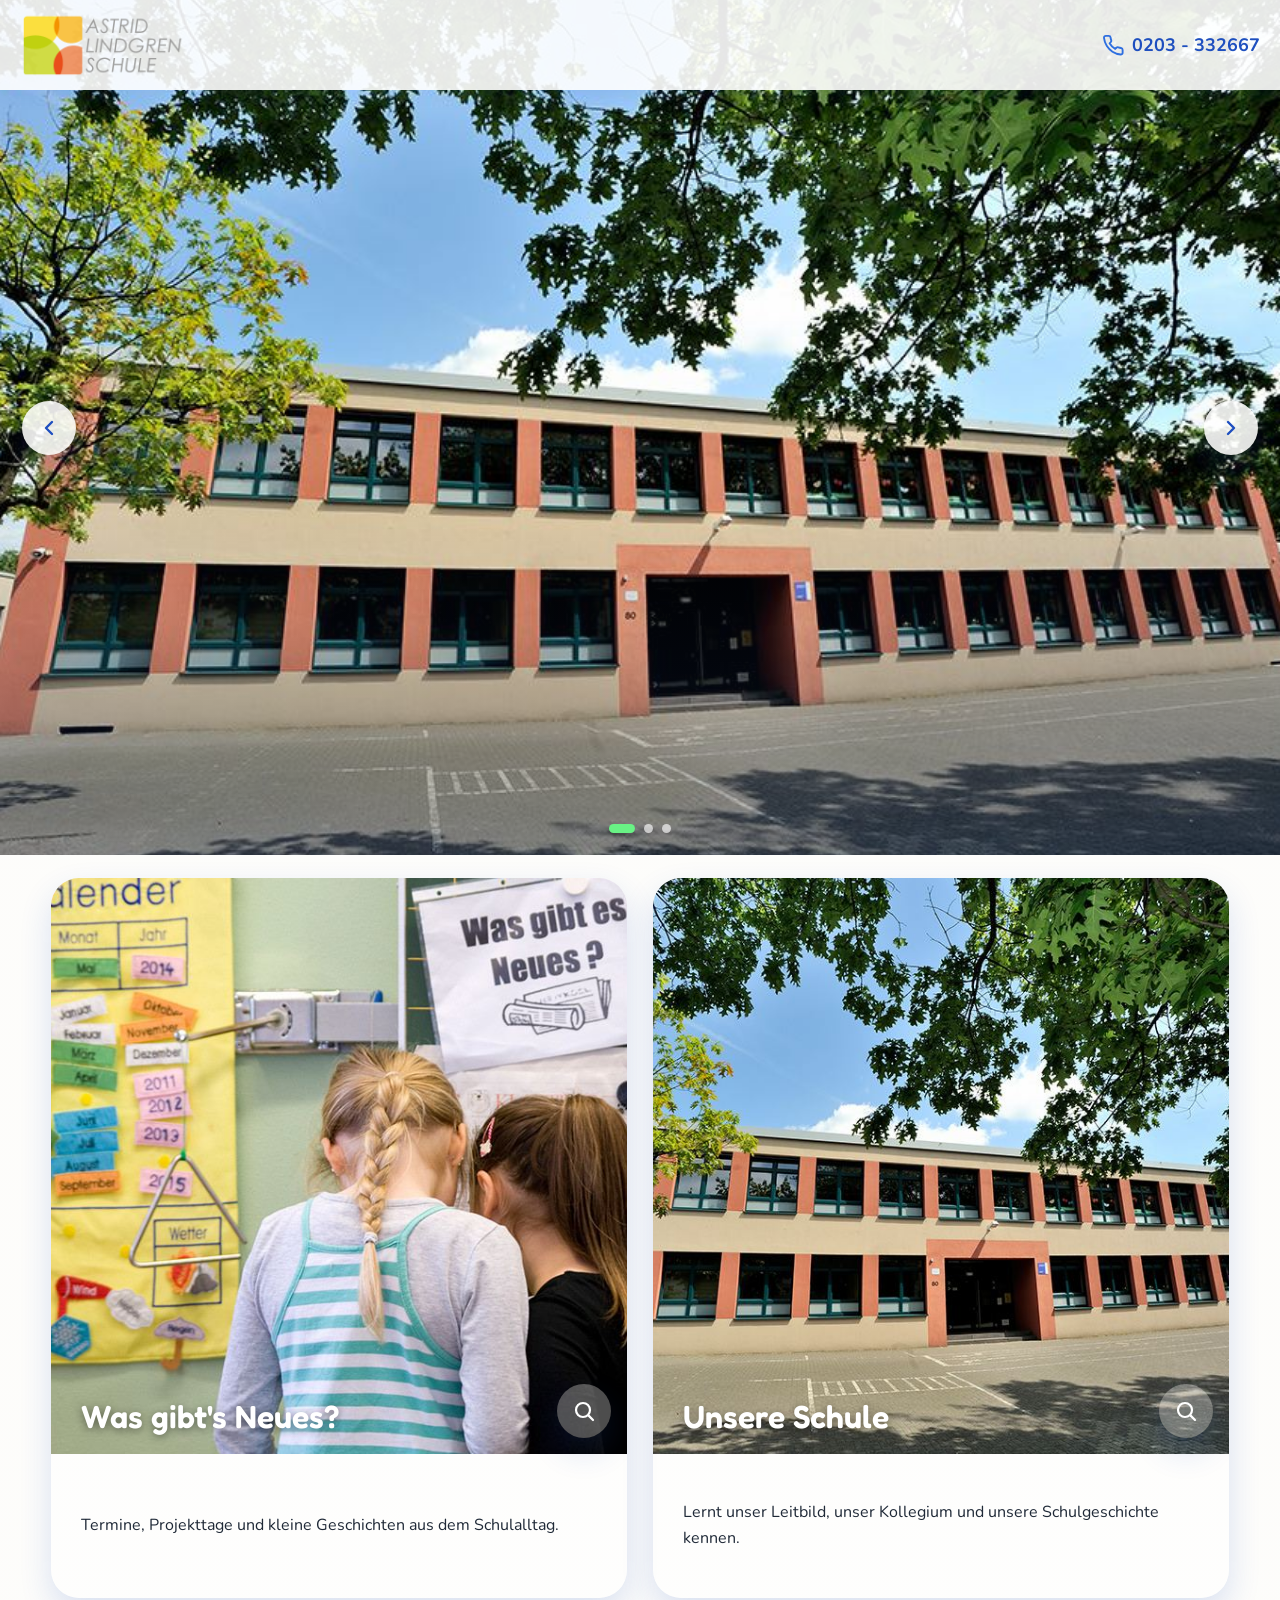
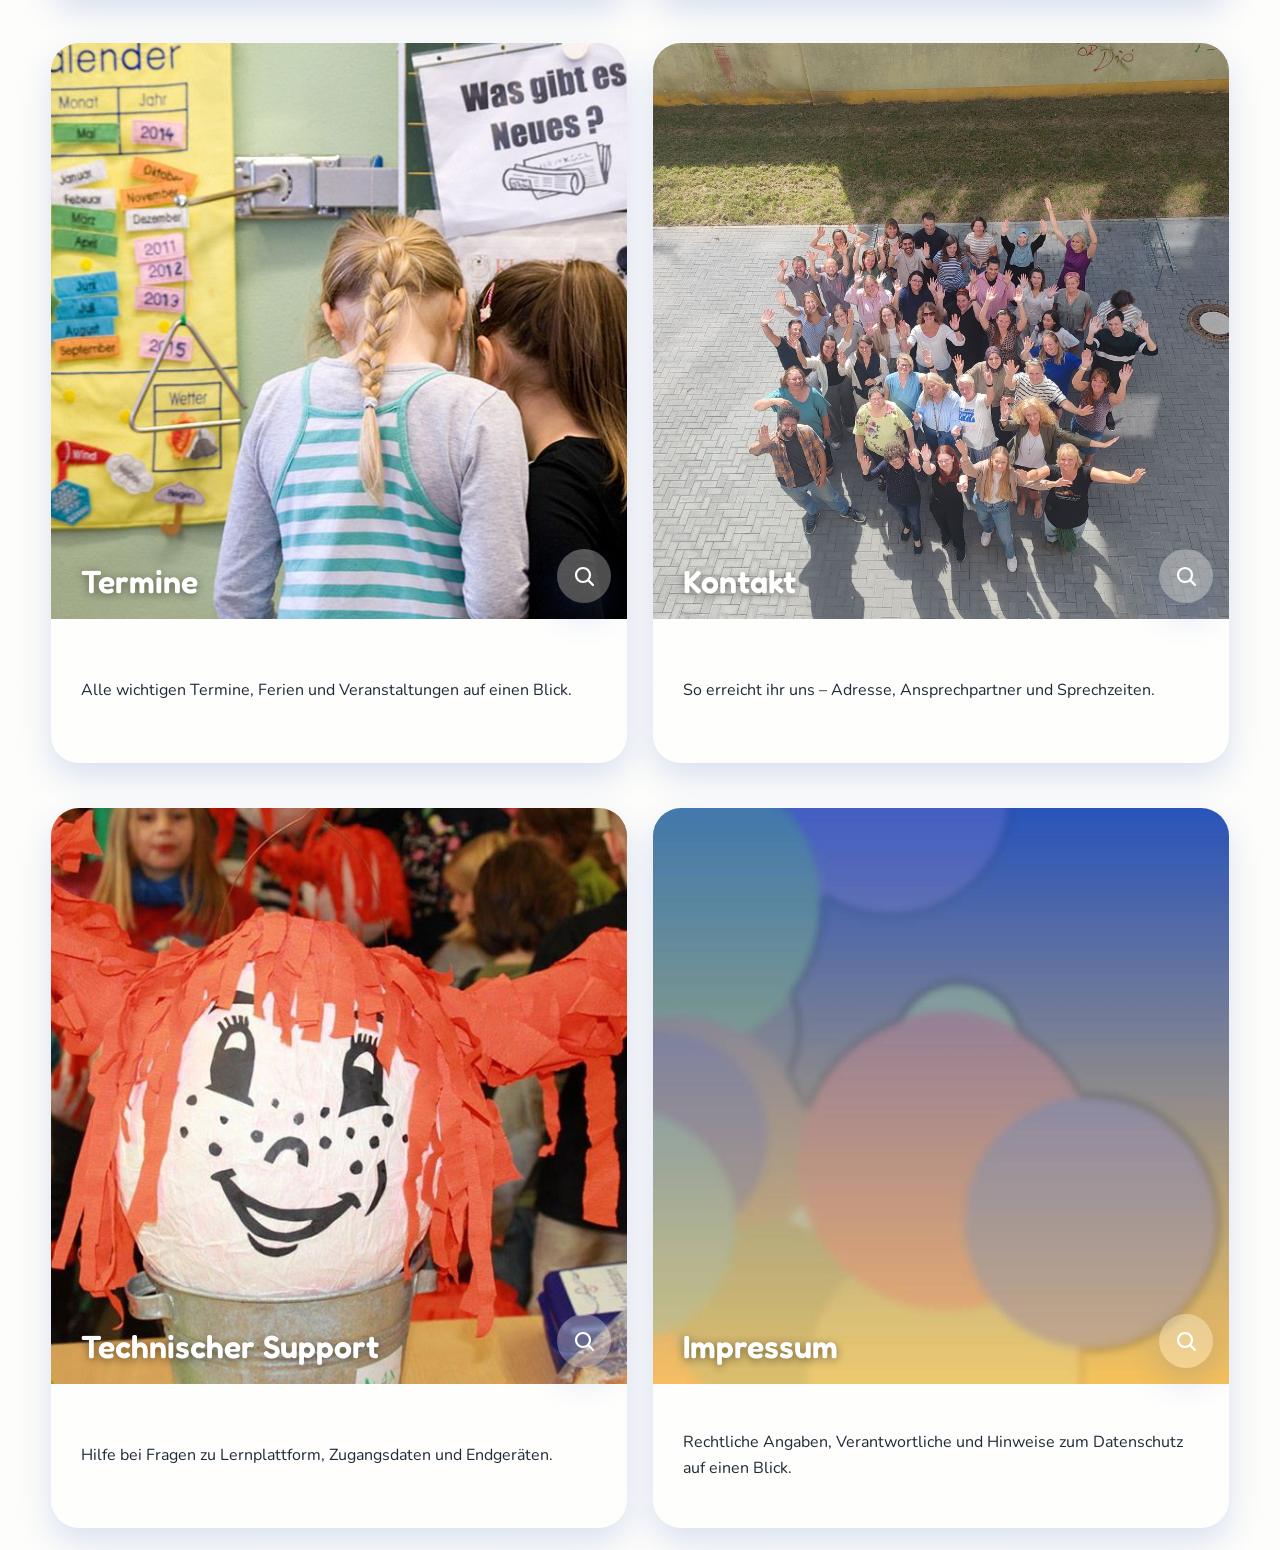
